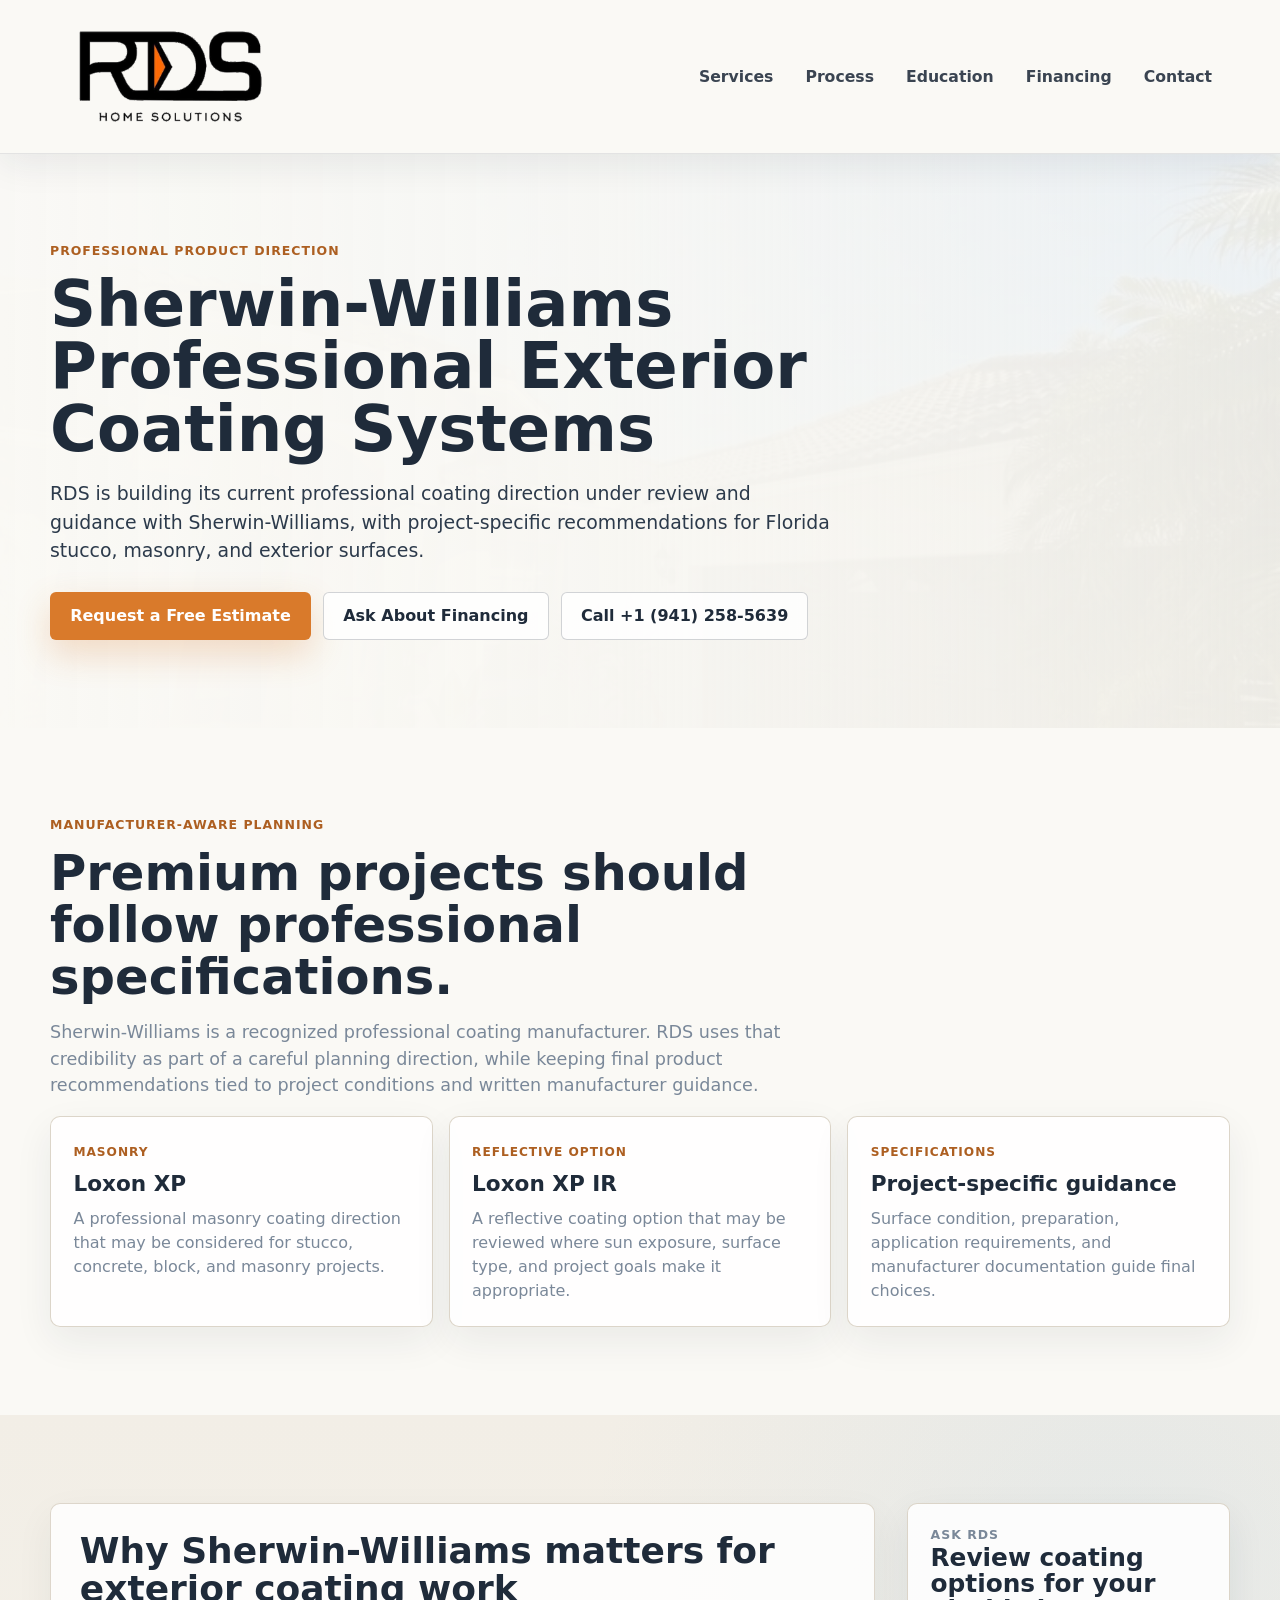
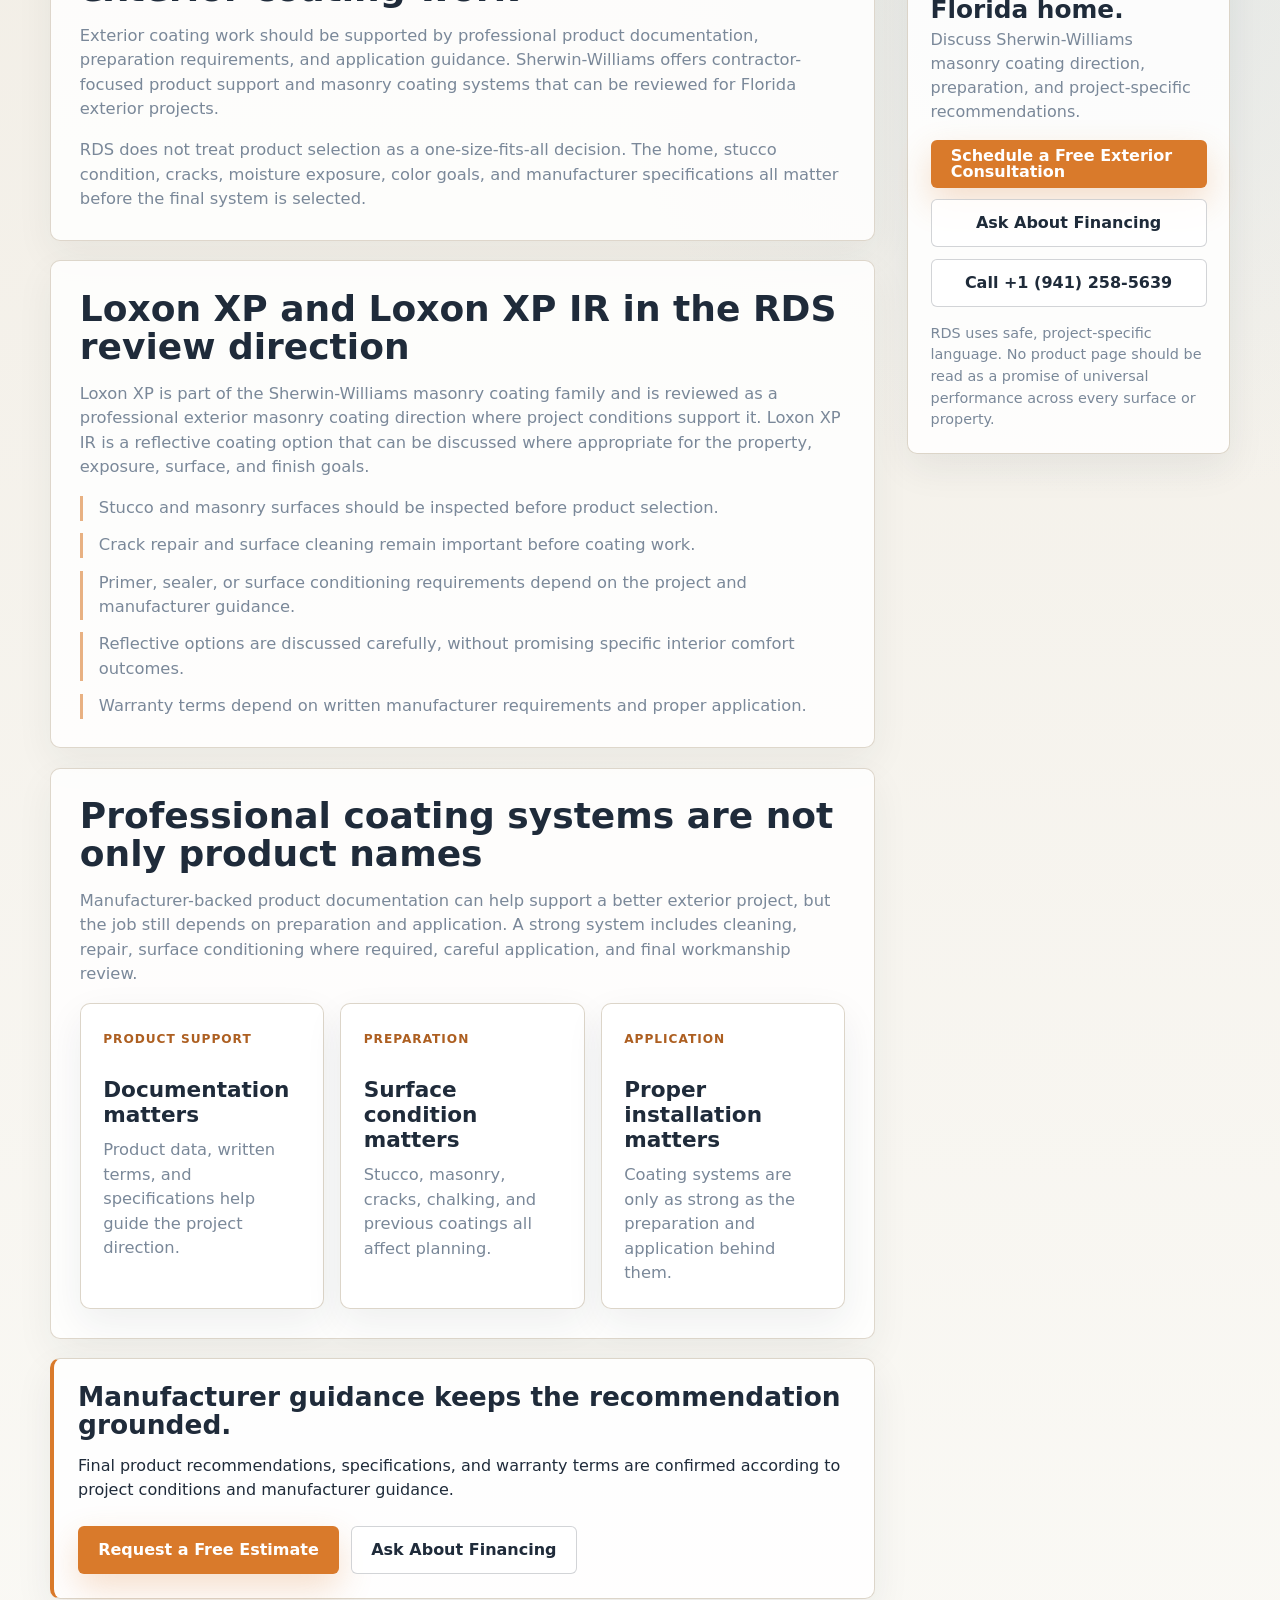
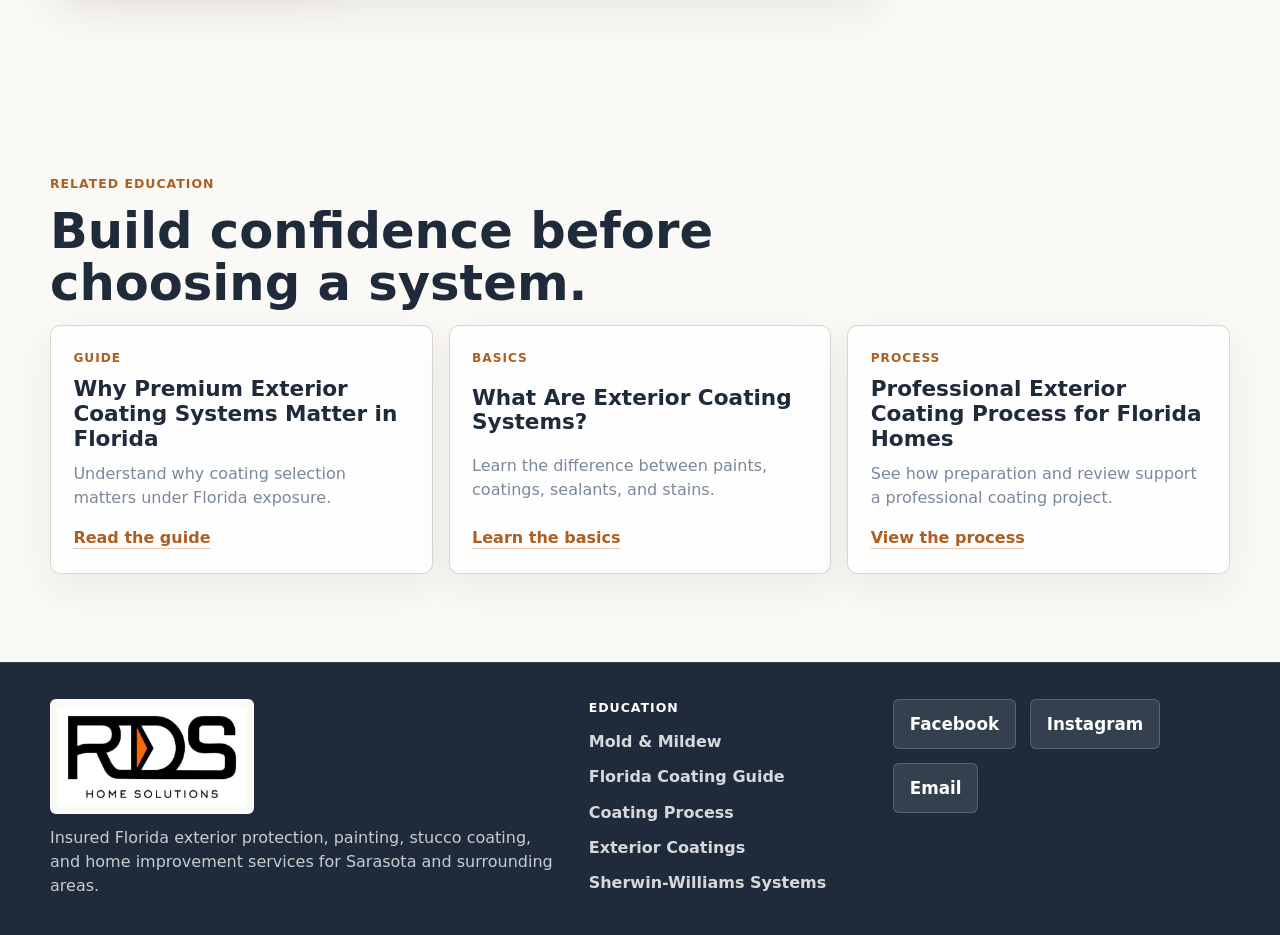
==== sherwin-williams-exterior-coating-systems.html @ 17bcb85c "Add Florida exterior education pages" ====
<!doctype html>
<html lang="en">
  <head>
    <meta charset="utf-8" />
    <meta name="viewport" content="width=device-width, initial-scale=1" />
    <title>Sherwin-Williams Professional Exterior Coating Systems | RDS Home Solutions</title>
    <meta
      name="description"
      content="Learn about RDS Home Solutions' professional exterior coating direction under review and guidance with Sherwin-Williams, including Loxon XP, Loxon XP IR, and masonry coating systems."
    />
    <meta property="og:title" content="Sherwin-Williams Professional Exterior Coating Systems" />
    <meta
      property="og:description"
      content="Manufacturer-aware exterior coating education for Florida stucco and masonry homes from RDS Home Solutions."
    />
    <meta property="og:type" content="article" />
    <meta property="og:image" content="assets/images/rds-google-marketing-cover.jpg" />
    <link rel="icon" href="assets/images/favicon.svg" type="image/svg+xml" />
    <link rel="stylesheet" href="styles.css" />
  </head>
  <body class="authority-page">
    <header class="site-header page-header" data-header>
      <a class="brand header-brand" href="index.html#top" aria-label="RDS Home Solutions home">
        <img src="assets/images/rds-logo-transparent.png" alt="RDS Home Solutions" />
      </a>
      <nav class="site-nav" id="primary-navigation" data-nav>
        <a href="index.html#services">Services</a>
        <a href="index.html#protection-system">Process</a>
        <a href="florida-exterior-coating-guide.html">Education</a>
        <a href="index.html#financing">Financing</a>
        <a href="index.html#contact">Contact</a>
      </nav>
      <button class="nav-toggle" type="button" aria-label="Toggle navigation" aria-controls="primary-navigation" aria-expanded="false">
        <span></span>
        <span></span>
        <span></span>
      </button>
    </header>

    <main>
      <section class="education-hero section-pad">
        <div class="section-heading">
          <p class="eyebrow">Professional Product Direction</p>
          <h1>Sherwin-Williams Professional Exterior Coating Systems</h1>
          <p>
            RDS is building its current professional coating direction under review and guidance with Sherwin-Williams,
            with project-specific recommendations for Florida stucco, masonry, and exterior surfaces.
          </p>
          <div class="hero-actions">
            <a class="button primary" href="index.html#contact">Request a Free Estimate</a>
            <a class="button secondary" href="index.html#financing">Ask About Financing</a>
            <a class="button secondary" href="tel:+19412585639">Call +1 (941) 258-5639</a>
          </div>
        </div>
      </section>

      <section class="authority-overview section-pad">
        <div class="section-heading">
          <p class="eyebrow">Manufacturer-Aware Planning</p>
          <h2>Premium projects should follow professional specifications.</h2>
          <p class="section-intro">
            Sherwin-Williams is a recognized professional coating manufacturer. RDS uses that credibility as part of a
            careful planning direction, while keeping final product recommendations tied to project conditions and written
            manufacturer guidance.
          </p>
        </div>
        <div class="education-card-grid">
          <article class="education-card">
            <span>Masonry</span>
            <h3>Loxon XP</h3>
            <p>A professional masonry coating direction that may be considered for stucco, concrete, block, and masonry projects.</p>
          </article>
          <article class="education-card">
            <span>Reflective Option</span>
            <h3>Loxon XP IR</h3>
            <p>A reflective coating option that may be reviewed where sun exposure, surface type, and project goals make it appropriate.</p>
          </article>
          <article class="education-card">
            <span>Specifications</span>
            <h3>Project-specific guidance</h3>
            <p>Surface condition, preparation, application requirements, and manufacturer documentation guide final choices.</p>
          </article>
        </div>
      </section>

      <section class="article-section section-pad">
        <div class="article-layout">
          <article class="article-content">
            <div class="article-block">
              <h2>Why Sherwin-Williams matters for exterior coating work</h2>
              <p>
                Exterior coating work should be supported by professional product documentation, preparation requirements,
                and application guidance. Sherwin-Williams offers contractor-focused product support and masonry coating
                systems that can be reviewed for Florida exterior projects.
              </p>
              <p>
                RDS does not treat product selection as a one-size-fits-all decision. The home, stucco condition, cracks,
                moisture exposure, color goals, and manufacturer specifications all matter before the final system is
                selected.
              </p>
            </div>

            <div class="article-block">
              <h2>Loxon XP and Loxon XP IR in the RDS review direction</h2>
              <p>
                Loxon XP is part of the Sherwin-Williams masonry coating family and is reviewed as a professional exterior
                masonry coating direction where project conditions support it. Loxon XP IR is a reflective coating option
                that can be discussed where appropriate for the property, exposure, surface, and finish goals.
              </p>
              <ul class="article-list">
                <li>Stucco and masonry surfaces should be inspected before product selection.</li>
                <li>Crack repair and surface cleaning remain important before coating work.</li>
                <li>Primer, sealer, or surface conditioning requirements depend on the project and manufacturer guidance.</li>
                <li>Reflective options are discussed carefully, without promising specific interior comfort outcomes.</li>
                <li>Warranty terms depend on written manufacturer requirements and proper application.</li>
              </ul>
            </div>

            <div class="article-block">
              <h2>Professional coating systems are not only product names</h2>
              <p>
                Manufacturer-backed product documentation can help support a better exterior project, but the job still
                depends on preparation and application. A strong system includes cleaning, repair, surface conditioning
                where required, careful application, and final workmanship review.
              </p>
              <div class="comparison-grid">
                <article class="definition-card">
                  <span>Product Support</span>
                  <h3>Documentation matters</h3>
                  <p>Product data, written terms, and specifications help guide the project direction.</p>
                </article>
                <article class="definition-card">
                  <span>Preparation</span>
                  <h3>Surface condition matters</h3>
                  <p>Stucco, masonry, cracks, chalking, and previous coatings all affect planning.</p>
                </article>
                <article class="definition-card">
                  <span>Application</span>
                  <h3>Proper installation matters</h3>
                  <p>Coating systems are only as strong as the preparation and application behind them.</p>
                </article>
              </div>
            </div>

            <div class="article-callout">
              <h2>Manufacturer guidance keeps the recommendation grounded.</h2>
              <p>
                Final product recommendations, specifications, and warranty terms are confirmed according to project
                conditions and manufacturer guidance.
              </p>
              <div class="section-cta-row">
                <a class="button primary" href="index.html#contact">Request a Free Estimate</a>
                <a class="button secondary" href="index.html#financing">Ask About Financing</a>
              </div>
            </div>
          </article>

          <aside class="article-aside" aria-label="Estimate and manufacturer guidance">
            <div>
              <p class="eyebrow">Ask RDS</p>
              <h2>Review coating options for your Florida home.</h2>
              <p>Discuss Sherwin-Williams masonry coating direction, preparation, and project-specific recommendations.</p>
            </div>
            <div class="aside-actions">
              <a class="button primary" href="index.html#contact">Schedule a Free Exterior Consultation</a>
              <a class="button secondary" href="index.html#financing">Ask About Financing</a>
              <a class="button secondary" href="tel:+19412585639">Call +1 (941) 258-5639</a>
            </div>
            <p class="authority-note">
              RDS uses safe, project-specific language. No product page should be read as a promise of universal
              performance across every surface or property.
            </p>
          </aside>
        </div>
      </section>

      <section class="related-section section-pad">
        <div class="section-heading">
          <p class="eyebrow">Related Education</p>
          <h2>Build confidence before choosing a system.</h2>
        </div>
        <div class="related-grid">
          <article class="related-card">
            <span>Guide</span>
            <h3>Why Premium Exterior Coating Systems Matter in Florida</h3>
            <p>Understand why coating selection matters under Florida exposure.</p>
            <a href="florida-exterior-coating-guide.html">Read the guide</a>
          </article>
          <article class="related-card">
            <span>Basics</span>
            <h3>What Are Exterior Coating Systems?</h3>
            <p>Learn the difference between paints, coatings, sealants, and stains.</p>
            <a href="what-are-exterior-coatings.html">Learn the basics</a>
          </article>
          <article class="related-card">
            <span>Process</span>
            <h3>Professional Exterior Coating Process for Florida Homes</h3>
            <p>See how preparation and review support a professional coating project.</p>
            <a href="professional-exterior-coating-process.html">View the process</a>
          </article>
        </div>
      </section>
    </main>

    <footer class="site-footer">
      <div>
        <a class="brand footer-brand" href="index.html#top">
          <img src="assets/images/rds-logo.png" alt="RDS Home Solutions" />
        </a>
        <p>
          Insured Florida exterior protection, painting, stucco coating, and home improvement services for Sarasota and
          surrounding areas.
        </p>
      </div>
      <div class="footer-resources">
        <p>Education</p>
        <a href="mold-mildew-exterior-walls-florida.html">Mold &amp; Mildew</a>
        <a href="florida-exterior-coating-guide.html">Florida Coating Guide</a>
        <a href="professional-exterior-coating-process.html">Coating Process</a>
        <a href="what-are-exterior-coatings.html">Exterior Coatings</a>
        <a href="sherwin-williams-exterior-coating-systems.html">Sherwin-Williams Systems</a>
      </div>
      <div class="footer-links">
        <a href="https://www.facebook.com/RSDRomesolutions">Facebook</a>
        <a href="https://www.instagram.com/rds.home.solutions/">Instagram</a>
        <a href="mailto:rdshomesolutions11@gmail.com">Email</a>
      </div>
    </footer>
    <script src="script.js"></script>
  </body>
</html>
---- styles.css ----
:root {
  --ink: #1f2b3a;
  --navy: #1f2b3a;
  --navy-soft: #2c3a4b;
  --paper: #faf9f5;
  --ivory: #f2eee6;
  --white: #ffffff;
  --muted: #7a8899;
  --line: #ddd6cb;
  --line-strong: #cabfad;
  --orange: #d97a2b;
  --orange-dark: #ad5f21;
  --gold: #c49a4a;
  --shadow: 0 20px 60px rgba(31, 43, 58, 0.12);
  --soft-shadow: 0 14px 34px rgba(31, 43, 58, 0.09);
}

* {
  box-sizing: border-box;
}

html {
  scroll-behavior: smooth;
  scroll-padding-top: 92px;
}

body {
  margin: 0;
  overflow-x: hidden;
  color: var(--ink);
  background: var(--paper);
  font-family:
    Inter, ui-sans-serif, system-ui, -apple-system, BlinkMacSystemFont, "Segoe UI", sans-serif;
  line-height: 1.5;
}

img {
  display: block;
  max-width: 100%;
}

a {
  color: inherit;
  text-decoration: none;
  overflow-wrap: anywhere;
}

h1,
h2,
h3 {
  overflow-wrap: break-word;
}

p,
span {
  overflow-wrap: break-word;
}

h1,
h2,
h3,
p {
  margin-top: 0;
}

h1 {
  max-width: 800px;
  margin-bottom: 1.15rem;
  color: var(--navy);
  font-size: 4.35rem;
  line-height: 0.98;
  letter-spacing: 0;
}

h2 {
  margin-bottom: 1rem;
  color: var(--navy);
  font-size: 3.1rem;
  line-height: 1.05;
  letter-spacing: 0;
}

h3 {
  margin-bottom: 0.65rem;
  color: var(--navy);
  font-size: 1.35rem;
  line-height: 1.15;
  letter-spacing: 0;
}

.hero-shell {
  position: relative;
  overflow: hidden;
  color: var(--ink);
  background: var(--paper);
  isolation: isolate;
}

.hero-shell::before {
  position: absolute;
  inset: 0;
  z-index: -3;
  content: "";
  background-image: url("assets/images/service-galleries/01-exterior-painting/white-black-roof-exterior-after.webp");
  background-position: center center;
  background-size: cover;
  filter: saturate(0.96) contrast(0.96) brightness(1.07);
  transform: scale(1.01);
}

.hero-shell::after {
  position: absolute;
  inset: 0;
  z-index: -2;
  content: "";
  background:
    linear-gradient(180deg, rgba(250, 249, 245, 0.96) 0%, rgba(250, 249, 245, 0.76) 18%, rgba(250, 249, 245, 0.18) 62%, rgba(250, 249, 245, 0.92) 100%),
    linear-gradient(90deg, rgba(250, 249, 245, 0.96) 0%, rgba(250, 249, 245, 0.9) 42%, rgba(250, 249, 245, 0.34) 75%, rgba(250, 249, 245, 0.14) 100%);
  pointer-events: none;
}

.site-header {
  position: relative;
  z-index: 20;
  display: grid;
  grid-template-columns: auto 1fr;
  align-items: center;
  gap: 2rem;
  min-height: 96px;
  padding: 1.1rem 1.25rem;
  color: var(--navy);
  background: rgba(250, 249, 245, 0.9);
  border-bottom: 1px solid rgba(31, 43, 58, 0.1);
  box-shadow: 0 10px 34px rgba(31, 43, 58, 0.08);
  backdrop-filter: blur(14px);
}

.brand {
  display: inline-flex;
  width: max-content;
  align-items: center;
}

.brand img {
  width: 170px;
  height: auto;
}

.header-brand {
  padding: 0.3rem 0;
}

.header-brand img {
  width: 205px;
}

.site-nav {
  display: flex;
  justify-content: flex-end;
  gap: 2rem;
  color: var(--navy);
  font-size: 0.98rem;
  font-weight: 850;
  line-height: 1;
}

.site-nav a {
  opacity: 0.88;
}

.site-nav a:hover,
.site-nav a:focus-visible {
  color: var(--orange-dark);
  opacity: 1;
}

.nav-toggle {
  display: none;
  width: 44px;
  height: 44px;
  align-content: center;
  justify-content: center;
  gap: 5px;
  padding: 0;
  background: var(--white);
  border: 1px solid var(--line);
  border-radius: 6px;
  box-shadow: var(--soft-shadow);
  cursor: pointer;
}

.nav-toggle span {
  display: block;
  width: 20px;
  height: 2px;
  background: var(--navy);
  border-radius: 99px;
}

.button {
  display: inline-flex;
  min-height: 48px;
  align-items: center;
  justify-content: center;
  padding: 0 1.2rem;
  color: var(--navy);
  background: var(--white);
  border: 1px solid transparent;
  border-radius: 6px;
  font-weight: 850;
  line-height: 1;
  cursor: pointer;
  transition:
    background-color 160ms ease,
    border-color 160ms ease,
    color 160ms ease,
    transform 160ms ease;
}

.button:hover,
.button:focus-visible {
  transform: translateY(-1px);
}

.button.primary {
  color: var(--white);
  background: var(--orange);
  box-shadow: 0 14px 34px rgba(217, 122, 43, 0.24);
}

.button.primary:hover,
.button.primary:focus-visible {
  background: var(--orange-dark);
}

.button.secondary {
  color: var(--navy);
  background: rgba(255, 255, 255, 0.82);
  border-color: rgba(31, 43, 58, 0.2);
}

.button.secondary:hover,
.button.secondary:focus-visible {
  color: var(--white);
  background: var(--navy);
  border-color: var(--navy);
}

.section-cta-row {
  display: flex;
  flex-wrap: wrap;
  gap: 0.75rem;
  margin-top: 1.45rem;
}

.hero {
  position: relative;
  display: grid;
  min-height: min(680px, 72svh);
}

.hero-content {
  width: min(790px, 100%);
  min-width: 0;
  align-self: center;
  padding: 5rem 1.25rem 5.8rem;
}

.eyebrow {
  margin: 0 0 0.75rem;
  color: var(--orange-dark);
  font-size: 0.78rem;
  font-weight: 900;
  letter-spacing: 0.08em;
  text-transform: uppercase;
}

.hero-content p:not(.eyebrow) {
  max-width: 690px;
  margin-bottom: 0;
  color: var(--navy-soft);
  font-size: 1.2rem;
}

.hero-actions {
  display: flex;
  flex-wrap: wrap;
  gap: 0.75rem;
  margin-top: 1.75rem;
}

.hero-phone-group {
  display: flex;
  flex-wrap: wrap;
  gap: 0.65rem 1rem;
  margin-top: 1.05rem;
}

.hero-phone {
  display: inline-flex;
  color: var(--navy);
  font-size: 1.08rem;
  font-weight: 900;
  text-decoration: underline;
  text-decoration-color: rgba(217, 122, 43, 0.66);
  text-underline-offset: 5px;
}

.service-area-line {
  margin: 1.2rem 0 0;
  color: var(--navy);
  font-size: 1rem;
  font-weight: 850;
  line-height: 1.55;
}

.hero-area {
  max-width: 730px;
  color: rgba(31, 43, 58, 0.82);
  font-size: 0.95rem;
}

.hero-content .hero-area {
  margin-top: 1.2rem;
  color: rgba(31, 43, 58, 0.82);
  font-size: 0.95rem;
}

.trust-row,
.contact-links,
.footer-links {
  display: flex;
  flex-wrap: wrap;
  gap: 0.75rem;
}

.trust-row {
  margin-top: 1.6rem;
}

.trust-row span {
  padding: 0.5rem 0.75rem;
  color: var(--navy);
  background: rgba(255, 255, 255, 0.78);
  border: 1px solid rgba(31, 43, 58, 0.12);
  border-radius: 6px;
  box-shadow: 0 8px 24px rgba(31, 43, 58, 0.08);
  font-size: 0.82rem;
  font-weight: 850;
}

.section-pad {
  padding: 5.5rem 1.25rem;
}

.section-heading {
  max-width: 850px;
  min-width: 0;
}

.section-intro {
  max-width: 770px;
  color: var(--muted);
  font-size: 1.1rem;
}

.anchor-target {
  position: relative;
  top: -96px;
  display: block;
  visibility: hidden;
}

.intro {
  display: grid;
  grid-template-columns: minmax(0, 0.88fr) minmax(320px, 0.9fr);
  gap: 4.5rem;
  align-items: start;
  background: var(--paper);
}

.intro-copy > p,
.feature p,
.about-copy p,
.contact-panel p {
  color: var(--muted);
  font-size: 1.1rem;
}

.intro-copy,
.feature > *,
.about > *,
.contact-panel > *,
.offer-panel > *,
.solution-card,
.process-step,
.showcase-card,
.service-summary,
.job-copy {
  min-width: 0;
}

.problem-grid {
  display: grid;
  grid-template-columns: repeat(2, minmax(0, 1fr));
  gap: 0.85rem;
  margin-top: 1.6rem;
}

.problem-grid article {
  min-height: 124px;
  padding: 1rem;
  background: var(--white);
  border: 1px solid var(--line);
  border-radius: 8px;
  box-shadow: var(--soft-shadow);
}

.problem-grid span {
  display: inline-flex;
  margin-bottom: 0.55rem;
  color: var(--orange-dark);
  font-size: 0.82rem;
  font-weight: 900;
  text-transform: uppercase;
}

.problem-grid p {
  margin: 0;
  color: var(--navy-soft);
  font-size: 0.96rem;
}

.financing {
  display: grid;
  grid-template-columns: minmax(0, 0.82fr) minmax(320px, 0.72fr);
  gap: 4.5rem;
  align-items: center;
  background: var(--ivory);
}

.financing-panel {
  display: grid;
  gap: 1.2rem;
  justify-items: start;
  padding: 1.8rem;
  background:
    linear-gradient(135deg, rgba(217, 122, 43, 0.08), transparent 42%),
    rgba(255, 255, 255, 0.9);
  border: 1px solid rgba(202, 191, 173, 0.74);
  border-left: 4px solid var(--orange);
  border-radius: 10px;
  box-shadow: 0 16px 44px rgba(31, 43, 58, 0.08);
}

.financing-panel p {
  margin: 0;
  color: var(--muted);
  font-size: 1.04rem;
}

.financing-points {
  display: flex;
  flex-wrap: wrap;
  gap: 0.55rem;
}

.financing-points a {
  display: inline-flex;
  min-height: 38px;
  align-items: center;
  justify-content: center;
  padding: 0.45rem 0.65rem;
  color: var(--navy);
  background: var(--paper);
  border: 1px solid var(--line);
  border-radius: 6px;
  font-size: 0.82rem;
  font-weight: 850;
  transition:
    background-color 160ms ease,
    border-color 160ms ease,
    color 160ms ease,
    transform 160ms ease;
}

.financing-points a:hover,
.financing-points a:focus-visible {
  color: var(--white);
  background: var(--navy);
  border-color: var(--navy);
  transform: translateY(-1px);
}

.offer {
  background:
    linear-gradient(135deg, rgba(181, 210, 232, 0.22), transparent 34%),
    var(--paper);
}

.offer-panel {
  display: grid;
  grid-template-columns: minmax(0, 0.92fr) auto;
  gap: 2rem;
  align-items: center;
  padding: 2.1rem;
  background: rgba(255, 255, 255, 0.78);
  border: 1px solid rgba(202, 191, 173, 0.66);
  border-radius: 10px;
  box-shadow: 0 18px 50px rgba(31, 43, 58, 0.08);
}

.offer-panel h2 {
  max-width: 790px;
  margin-bottom: 0.75rem;
  font-size: 2.45rem;
}

.offer-panel p:not(.eyebrow) {
  max-width: 700px;
  margin: 0;
  color: var(--muted);
  font-size: 1.06rem;
}

.offer-actions {
  display: grid;
  gap: 0.75rem;
  min-width: min(100%, 280px);
}

.protection-system {
  position: relative;
  overflow: hidden;
  color: var(--ink);
  background:
    radial-gradient(circle at 86% 10%, rgba(122, 136, 153, 0.18), transparent 30%),
    linear-gradient(180deg, #ffffff 0%, var(--paper) 52%, var(--ivory) 100%);
}

.protection-system::before {
  position: absolute;
  top: -120px;
  right: -80px;
  width: 420px;
  height: 420px;
  content: "";
  background: rgba(181, 210, 232, 0.26);
  border-radius: 50%;
  filter: blur(18px);
  pointer-events: none;
}

.protection-system > * {
  position: relative;
  z-index: 1;
}

.protection-system h2,
.protection-system h3 {
  color: var(--navy);
}

.protection-system .section-intro {
  color: var(--muted);
}

.flagship-grid,
.secondary-grid,
.process-grid,
.project-showcase {
  display: grid;
  grid-template-columns: repeat(3, minmax(0, 1fr));
  gap: 1rem;
}

.process-grid {
  margin-top: 2.2rem;
  overflow: hidden;
  background: rgba(255, 255, 255, 0.56);
  border: 1px solid rgba(202, 191, 173, 0.58);
  border-radius: 10px;
  box-shadow: 0 14px 38px rgba(31, 43, 58, 0.06);
}

.process-step {
  min-height: 188px;
  padding: 1.35rem;
  background: transparent;
  border-left: 1px solid rgba(202, 191, 173, 0.58);
}

.process-step:first-child {
  border-left: 0;
}

.process-step span {
  display: inline-flex;
  width: 2.5rem;
  height: 2.5rem;
  align-items: center;
  justify-content: center;
  margin-bottom: 1.1rem;
  color: var(--white);
  background: var(--orange);
  border-radius: 50%;
  font-size: 0.78rem;
  font-weight: 900;
}

.process-step p {
  margin: 0;
  color: var(--muted);
  font-size: 0.95rem;
}

.warranty-note {
  max-width: 900px;
  margin: 1.7rem 0 0;
  padding: 1.1rem 1.2rem;
  color: var(--muted);
  background: rgba(255, 255, 255, 0.62);
  border: 1px solid rgba(202, 191, 173, 0.58);
  border-left: 3px solid var(--orange);
  border-radius: 8px;
  font-size: 0.98rem;
}

.services {
  background: var(--paper);
}

.flagship-grid {
  margin-top: 2.35rem;
}

.solution-card {
  position: relative;
  display: grid;
  min-height: 236px;
  align-content: start;
  padding: 1.65rem;
  overflow: hidden;
  background: rgba(255, 255, 255, 0.88);
  border: 1px solid rgba(202, 191, 173, 0.64);
  border-radius: 8px;
  box-shadow: 0 14px 38px rgba(31, 43, 58, 0.07);
}

.solution-card::before {
  position: absolute;
  inset: 0 auto 0 0;
  width: 3px;
  content: "";
  background: var(--orange);
}

.solution-card h3 {
  margin-bottom: 0.75rem;
  font-size: 1.45rem;
}

.solution-card p {
  margin: 0;
  color: var(--muted);
  font-size: 0.98rem;
}

.card-kicker {
  display: inline-flex;
  width: 2.6rem;
  height: 2.6rem;
  align-items: center;
  justify-content: center;
  margin-bottom: 1.1rem;
  color: var(--white);
  background: var(--navy);
  border-radius: 6px;
  font-size: 0.78rem;
  font-weight: 900;
}

.flagship-card:first-child {
  background:
    linear-gradient(135deg, rgba(217, 122, 43, 0.08), transparent 42%),
    var(--white);
  border-color: var(--line-strong);
}

.secondary-services {
  margin-top: 4.75rem;
}

.compact-heading h2 {
  font-size: 2.55rem;
}

.secondary-grid {
  margin-top: 1.75rem;
}

.secondary-card {
  min-height: 188px;
  background: rgba(255, 255, 255, 0.7);
  box-shadow: none;
}

.secondary-card h3 {
  font-size: 1.25rem;
}

.project-showcase {
  margin-top: 4.5rem;
}

.showcase-card {
  display: grid;
  grid-template-rows: auto 1fr;
  overflow: hidden;
  background: rgba(255, 255, 255, 0.88);
  border: 1px solid rgba(202, 191, 173, 0.66);
  border-radius: 8px;
  box-shadow: 0 18px 50px rgba(31, 43, 58, 0.09);
}

.showcase-card img {
  width: 100%;
  aspect-ratio: 16 / 11;
  object-fit: cover;
  background: var(--ivory);
}

.showcase-card div {
  padding: 1.25rem;
}

.showcase-label {
  margin: 0 0 0.45rem;
  color: var(--orange-dark);
  font-size: 0.76rem;
  font-weight: 900;
  letter-spacing: 0.08em;
  text-transform: uppercase;
}

.showcase-card h3 {
  margin-bottom: 0.55rem;
  font-size: 1.28rem;
}

.showcase-card p:last-child {
  margin: 0;
  color: var(--muted);
  font-size: 0.98rem;
}

.tile-link {
  display: inline-flex;
  min-height: 42px;
  align-items: center;
  justify-content: center;
  margin-top: 1.1rem;
  padding: 0 0.9rem;
  color: var(--navy);
  background: var(--paper);
  border: 1px solid var(--line);
  border-radius: 6px;
  font-size: 0.86rem;
  font-weight: 900;
}

.tile-link:hover,
.tile-link:focus-visible {
  color: var(--white);
  background: var(--navy);
  border-color: var(--navy);
}

.project-gallery-heading {
  max-width: 850px;
  margin-top: 4.5rem;
}

.project-gallery-heading h2 {
  font-size: 2.55rem;
}

.education-hero {
  position: relative;
  overflow: hidden;
  background:
    linear-gradient(90deg, rgba(250, 249, 245, 0.98), rgba(250, 249, 245, 0.9) 48%, rgba(250, 249, 245, 0.58)),
    linear-gradient(180deg, rgba(250, 249, 245, 0.82), rgba(242, 238, 230, 0.9)),
    url("assets/images/service-galleries/01-exterior-painting/white-black-roof-exterior-after.webp");
  background-position: center;
  background-size: cover;
}

.education-hero .section-heading {
  max-width: 920px;
}

.education-hero h1 {
  font-size: 4rem;
}

.education-hero p:not(.eyebrow) {
  max-width: 780px;
  color: var(--navy-soft);
  font-size: 1.18rem;
}

.authority-overview {
  background: var(--paper);
}

.education-card-grid,
.related-grid,
.comparison-grid {
  display: grid;
  grid-template-columns: repeat(3, minmax(0, 1fr));
  gap: 1rem;
}

.education-card,
.related-card,
.article-callout,
.article-aside,
.definition-card {
  min-width: 0;
  background: rgba(255, 255, 255, 0.86);
  border: 1px solid rgba(202, 191, 173, 0.66);
  border-radius: 10px;
  box-shadow: 0 14px 38px rgba(31, 43, 58, 0.07);
}

.education-card,
.related-card,
.definition-card {
  padding: 1.4rem;
}

.education-card span,
.related-card span,
.definition-card span {
  display: inline-flex;
  margin-bottom: 0.65rem;
  color: var(--orange-dark);
  font-size: 0.76rem;
  font-weight: 900;
  letter-spacing: 0.08em;
  text-transform: uppercase;
}

.education-card p,
.related-card p,
.definition-card p {
  margin: 0;
  color: var(--muted);
}

.article-section {
  background:
    radial-gradient(circle at 88% 8%, rgba(181, 210, 232, 0.22), transparent 26%),
    linear-gradient(180deg, var(--ivory), var(--paper));
}

.article-layout {
  display: grid;
  grid-template-columns: minmax(0, 0.92fr) minmax(300px, 0.36fr);
  gap: 2rem;
  align-items: start;
}

.article-content {
  display: grid;
  gap: 1.2rem;
  min-width: 0;
}

.article-block {
  padding: 1.8rem;
  background: rgba(255, 255, 255, 0.82);
  border: 1px solid rgba(202, 191, 173, 0.62);
  border-radius: 10px;
  box-shadow: 0 14px 38px rgba(31, 43, 58, 0.06);
}

.article-block h2 {
  font-size: 2.25rem;
}

.article-block h3 {
  margin-top: 1.2rem;
}

.article-block p,
.article-block li {
  color: var(--muted);
  font-size: 1.02rem;
}

.article-block p:last-child,
.article-block ul:last-child,
.article-block ol:last-child {
  margin-bottom: 0;
}

.article-list,
.process-list,
.definition-list {
  display: grid;
  gap: 0.8rem;
  margin: 1rem 0 0;
  padding: 0;
  list-style: none;
}

.article-list li,
.definition-list li {
  padding-left: 1rem;
  border-left: 3px solid rgba(217, 122, 43, 0.58);
}

.process-list {
  counter-reset: process;
}

.process-list li {
  position: relative;
  min-height: 92px;
  padding: 1rem 1rem 1rem 4.4rem;
  background: rgba(250, 249, 245, 0.82);
  border: 1px solid rgba(202, 191, 173, 0.58);
  border-radius: 8px;
}

.process-list li::before {
  position: absolute;
  top: 1rem;
  left: 1rem;
  display: inline-flex;
  width: 2.4rem;
  height: 2.4rem;
  align-items: center;
  justify-content: center;
  counter-increment: process;
  content: counter(process, decimal-leading-zero);
  color: var(--white);
  background: var(--orange);
  border-radius: 50%;
  font-size: 0.78rem;
  font-weight: 900;
}

.article-callout {
  padding: 1.5rem;
  border-left: 4px solid var(--orange);
}

.article-callout h2,
.article-callout h3 {
  font-size: 1.65rem;
}

.article-aside {
  position: sticky;
  top: 112px;
  display: grid;
  gap: 1rem;
  padding: 1.4rem;
}

.article-aside h2,
.article-aside h3 {
  margin-bottom: 0.35rem;
  font-size: 1.55rem;
}

.article-aside p {
  margin: 0;
  color: var(--muted);
}

.aside-actions {
  display: grid;
  gap: 0.7rem;
}

.authority-note {
  color: var(--muted);
  font-size: 0.9rem;
}

.related-section {
  background: var(--paper);
}

.related-card {
  display: grid;
  align-content: space-between;
  min-height: 210px;
}

.related-card a {
  display: inline-flex;
  width: fit-content;
  margin-top: 1rem;
  color: var(--orange-dark);
  font-weight: 900;
  text-decoration: underline;
  text-decoration-color: rgba(217, 122, 43, 0.42);
  text-underline-offset: 5px;
}

.footer-resources {
  display: grid;
  gap: 0.55rem;
  min-width: min(100%, 280px);
}

.footer-resources p {
  margin: 0;
  color: var(--white);
  font-size: 0.78rem;
  font-weight: 900;
  letter-spacing: 0.08em;
  text-transform: uppercase;
}

.footer-resources a {
  color: rgba(255, 255, 255, 0.82);
  font-weight: 750;
}

.footer-resources a:hover,
.footer-resources a:focus-visible {
  color: var(--white);
}

.category-layer {
  display: grid;
  gap: 1rem;
  margin-top: 2rem;
}

.category-tabs {
  display: grid;
  grid-template-columns: repeat(6, minmax(0, 1fr));
  gap: 0.55rem;
  overflow-x: visible;
  padding: 0 0 0.4rem;
  scrollbar-width: thin;
}

.category-tab {
  min-height: 46px;
  width: 100%;
  padding: 0.78rem 0.95rem;
  color: var(--navy);
  background: rgba(255, 255, 255, 0.72);
  border: 1px solid rgba(202, 191, 173, 0.72);
  border-radius: 8px;
  box-shadow: 0 10px 28px rgba(31, 43, 58, 0.05);
  font: inherit;
  font-size: 0.86rem;
  font-weight: 900;
  line-height: 1.15;
  text-align: left;
  cursor: pointer;
  transition:
    background-color 160ms ease,
    border-color 160ms ease,
    color 160ms ease,
    transform 160ms ease;
}

.category-tab:hover,
.category-tab:focus-visible {
  border-color: var(--orange);
  transform: translateY(-1px);
}

.category-tab.is-active {
  color: var(--white);
  background: var(--navy);
  border-color: var(--navy);
  box-shadow: 0 16px 38px rgba(31, 43, 58, 0.14);
}

.category-panel {
  display: grid;
  grid-template-columns: minmax(0, 1.12fr) minmax(320px, 0.72fr);
  overflow: hidden;
  background:
    linear-gradient(135deg, rgba(217, 122, 43, 0.08), transparent 42%),
    rgba(255, 255, 255, 0.9);
  border: 1px solid rgba(202, 191, 173, 0.68);
  border-radius: 10px;
  box-shadow: 0 20px 54px rgba(31, 43, 58, 0.1);
}

.category-panel img {
  width: 100%;
  height: 100%;
  min-height: 360px;
  object-fit: cover;
  background: var(--ivory);
}

.category-panel-copy {
  display: grid;
  align-content: center;
  min-height: 360px;
  padding: 2rem;
}

.category-panel-copy h3 {
  margin-bottom: 0.7rem;
  font-size: 1.85rem;
}

.category-panel-copy p:last-of-type {
  margin: 0;
  color: var(--muted);
  font-size: 1rem;
}

.service-accordion {
  display: grid;
  gap: 1rem;
  margin-top: 1.75rem;
}

.service-card {
  position: relative;
  overflow: hidden;
  color: var(--ink);
  background: var(--white);
  border: 1px solid var(--line);
  border-radius: 8px;
  box-shadow: var(--soft-shadow);
}

.service-card::before,
.service-card::after {
  position: absolute;
  inset: 0;
  content: "";
  pointer-events: none;
}

.service-card::before {
  background-image: var(--service-image);
  background-position: center right;
  background-size: cover;
  opacity: 0.2;
  transform: scale(1.02);
}

.service-card::after {
  background:
    linear-gradient(90deg, rgba(255, 255, 255, 0.98), rgba(255, 255, 255, 0.94) 46%, rgba(255, 255, 255, 0.66) 100%),
    linear-gradient(135deg, rgba(217, 122, 43, 0.08), transparent 38%);
}

.service-card[open] {
  border-color: var(--line-strong);
}

.service-card summary {
  position: relative;
  z-index: 1;
  display: grid;
  grid-template-columns: minmax(0, 1fr) auto;
  gap: 1.5rem;
  align-items: center;
  min-height: 148px;
  padding: 1.55rem;
  list-style: none;
  cursor: pointer;
}

.service-card summary::-webkit-details-marker {
  display: none;
}

.service-summary {
  display: grid;
  max-width: 720px;
  gap: 0.45rem;
}

.service-number {
  display: none;
}

.service-title {
  color: var(--navy);
  font-size: 2rem;
  font-weight: 900;
  line-height: 1.05;
}

.service-description {
  max-width: 650px;
  color: var(--muted);
  font-size: 1rem;
}

.service-action {
  justify-self: end;
  min-width: 158px;
  padding: 0.7rem 0.9rem;
  color: var(--white);
  background: var(--orange);
  border: 1px solid rgba(217, 122, 43, 0.28);
  border-radius: 6px;
  box-shadow: 0 12px 28px rgba(217, 122, 43, 0.18);
  font-size: 0.82rem;
  font-weight: 900;
  text-align: center;
}

.service-card[open] .service-action {
  background: var(--navy);
}

.service-gallery {
  position: relative;
  z-index: 1;
  padding: 0 1.55rem 1.55rem;
  background: var(--ivory);
  border-top: 1px solid var(--line);
}

.job-group {
  display: grid;
  gap: 1.1rem;
  padding: 1.6rem 0;
  border-top: 1px solid rgba(31, 43, 58, 0.12);
}

.job-group:first-child {
  padding-top: 1.6rem;
  border-top: 0;
}

.job-copy {
  max-width: 820px;
}

.job-copy h4 {
  margin: 0 0 0.35rem;
  color: var(--navy);
  font-size: 1.7rem;
  line-height: 1.08;
}

.job-copy p {
  margin: 0;
  color: var(--muted);
  font-size: 1rem;
}

.job-photos {
  display: grid;
  grid-template-columns: repeat(3, minmax(0, 1fr));
  gap: 0.85rem;
}

.job-photos figure {
  margin: 0;
  overflow: hidden;
  background: var(--white);
  border: 1px solid var(--line);
  border-radius: 8px;
  box-shadow: 0 8px 24px rgba(31, 43, 58, 0.08);
}

.job-photos img {
  width: 100%;
  aspect-ratio: 4 / 3;
  object-fit: cover;
  background: var(--ivory);
}

.job-photos figcaption {
  min-height: 82px;
  padding: 0.75rem;
  color: var(--muted);
  font-size: 0.9rem;
}

.job-photos figcaption strong {
  display: block;
  margin-bottom: 0.2rem;
  color: var(--orange-dark);
  font-size: 0.75rem;
  letter-spacing: 0.08em;
  text-transform: uppercase;
}

.feature {
  display: grid;
  grid-template-columns: minmax(0, 0.8fr) minmax(320px, 0.78fr);
  gap: 4.5rem;
  align-items: center;
  background:
    radial-gradient(circle at 86% 16%, rgba(181, 210, 232, 0.24), transparent 28%),
    var(--ivory);
  border-top: 1px solid rgba(202, 191, 173, 0.62);
  border-bottom: 1px solid rgba(202, 191, 173, 0.62);
}

.feature .service-area-line {
  color: var(--navy);
  font-size: 1.08rem;
}

.county-line {
  margin-top: 0.7rem;
}

.area-list {
  display: flex;
  flex-wrap: wrap;
  gap: 0.5rem;
  margin-top: 1.25rem;
}

.area-list span {
  padding: 0.4rem 0.6rem;
  color: var(--navy);
  background: rgba(255, 255, 255, 0.72);
  border: 1px solid var(--line);
  border-radius: 6px;
  font-size: 0.76rem;
  font-weight: 850;
}

.about {
  position: relative;
  display: grid;
  grid-template-columns: minmax(0, 0.82fr) minmax(320px, 0.75fr);
  gap: 4.5rem;
  align-items: start;
  overflow: hidden;
  background: var(--paper);
}

.about-copy {
  max-width: 850px;
}

.bio-grid {
  grid-column: 1 / -1;
  display: grid;
  grid-template-columns: repeat(2, minmax(0, 1fr));
  gap: 1rem;
}

.bio-grid-single {
  grid-template-columns: minmax(0, 0.74fr);
}

.bio-card {
  min-height: 100%;
  padding: 1.65rem;
  background:
    linear-gradient(135deg, rgba(217, 122, 43, 0.07), transparent 42%),
    var(--white);
  border: 1px solid var(--line);
  border-radius: 8px;
  box-shadow: var(--soft-shadow);
}

.bio-card h3 {
  margin-bottom: 0.65rem;
  font-size: 1.6rem;
}

.bio-card .role {
  margin-bottom: 0.5rem;
  color: var(--orange-dark);
  font-size: 0.76rem;
  font-weight: 900;
  letter-spacing: 0.06em;
  text-transform: uppercase;
}

.bio-card p:not(.role) {
  margin: 0;
  color: var(--muted);
  font-size: 1rem;
}

.contact {
  background:
    linear-gradient(180deg, var(--paper), var(--ivory));
}

.contact-panel {
  display: grid;
  grid-template-columns: minmax(0, 0.82fr) minmax(320px, 0.72fr);
  gap: 3.75rem;
  padding: 2.6rem;
  color: var(--ink);
  background: rgba(255, 255, 255, 0.9);
  border: 1px solid rgba(202, 191, 173, 0.66);
  border-top: 4px solid var(--orange);
  border-radius: 10px;
  box-shadow: 0 20px 60px rgba(31, 43, 58, 0.1);
}

.contact-panel p {
  color: var(--muted);
}

.contact-links {
  margin-top: 1.45rem;
}

.contact-links a {
  padding: 0.7rem 0.85rem;
  color: var(--navy);
  background: var(--paper);
  border: 1px solid var(--line);
  border-radius: 6px;
  font-weight: 850;
}

.contact-links a:hover,
.contact-links a:focus-visible {
  color: var(--white);
  background: var(--navy);
  border-color: var(--navy);
}

form {
  display: grid;
  gap: 0.9rem;
}

label {
  display: grid;
  gap: 0.45rem;
  color: var(--navy);
  font-size: 0.9rem;
  font-weight: 850;
}

input,
select,
textarea {
  width: 100%;
  min-height: 48px;
  padding: 0.75rem 0.8rem;
  color: var(--ink);
  background: var(--paper);
  border: 1px solid var(--line);
  border-radius: 6px;
  font: inherit;
}

input:focus,
select:focus,
textarea:focus {
  border-color: var(--orange);
  outline: 3px solid rgba(217, 122, 43, 0.18);
}

textarea {
  resize: vertical;
}

form .button {
  justify-self: start;
}

.hidden {
  display: none;
}

.site-footer {
  display: flex;
  justify-content: space-between;
  gap: 1.5rem;
  padding: 2.3rem 1.25rem;
  color: rgba(255, 255, 255, 0.76);
  background: var(--navy);
  border-top: 1px solid rgba(255, 255, 255, 0.11);
}

.footer-brand {
  margin-bottom: 0.75rem;
  padding: 0.45rem;
  background: var(--paper);
  border-radius: 6px;
}

.footer-brand img {
  width: 190px;
}

.site-footer p {
  max-width: 560px;
  margin: 0;
}

.footer-links {
  align-content: start;
  gap: 0.85rem;
}

.footer-links a {
  display: inline-flex;
  min-height: 50px;
  align-items: center;
  justify-content: center;
  padding: 0.85rem 1rem;
  color: var(--white);
  background: rgba(255, 255, 255, 0.1);
  border: 1px solid rgba(255, 255, 255, 0.18);
  border-radius: 6px;
  font-size: 1.05rem;
  font-weight: 850;
  line-height: 1;
}

.footer-links a:hover,
.footer-links a:focus-visible {
  color: var(--white);
  background: rgba(217, 122, 43, 0.32);
  border-color: rgba(217, 122, 43, 0.72);
}

@media (min-width: 900px) {
  .site-header {
    padding-right: 4.25rem;
    padding-left: 4.25rem;
  }

  .hero-content {
    padding-right: 4.25rem;
    padding-left: 4.25rem;
  }
}

@media (min-width: 1220px) {
  .section-pad {
    padding-right: calc((100% - 1180px) / 2);
    padding-left: calc((100% - 1180px) / 2);
  }

  .site-footer {
    padding-right: calc((100% - 1180px) / 2);
    padding-left: calc((100% - 1180px) / 2);
  }
}

@media (max-width: 980px) {
  h1 {
    font-size: 3.45rem;
  }

  h2 {
    font-size: 2.45rem;
  }

  .intro,
  .feature,
  .financing,
  .offer-panel,
  .article-layout,
  .about,
  .contact-panel {
    grid-template-columns: 1fr;
    gap: 2.25rem;
  }

  .flagship-grid,
  .secondary-grid,
  .process-grid,
  .project-showcase {
    grid-template-columns: repeat(2, minmax(0, 1fr));
  }

  .category-panel {
    grid-template-columns: 1fr;
  }

  .education-card-grid,
  .related-grid,
  .comparison-grid {
    grid-template-columns: repeat(2, minmax(0, 1fr));
  }

  .article-aside {
    position: static;
  }

  .category-tabs {
    grid-template-columns: repeat(3, minmax(0, 1fr));
  }

  .category-panel img,
  .category-panel-copy {
    min-height: auto;
  }

  .job-photos {
    grid-template-columns: repeat(2, minmax(0, 1fr));
  }

  .bio-grid {
    grid-template-columns: 1fr;
  }
}

@media (max-width: 820px) {
  .site-header {
    grid-template-columns: 1fr auto;
  }

  .header-brand img {
    width: 172px;
  }

  .site-nav {
    grid-column: 1 / -1;
    display: none;
    width: 100%;
    flex-wrap: wrap;
    justify-content: flex-start;
    gap: 0.85rem 1rem;
    padding: 0.35rem 0 0.25rem;
    font-size: 0.94rem;
  }

  .site-header.nav-open .site-nav {
    display: flex;
  }

  .nav-toggle {
    display: inline-grid;
  }
}

@media (max-width: 640px) {
  html {
    scroll-padding-top: 84px;
  }

  body * {
    min-width: 0;
  }

  .site-header {
    min-height: 84px;
    padding: 0.85rem 1rem;
  }

  .header-brand img {
    width: 154px;
  }

  .hero {
    min-height: min(620px, 74svh);
  }

  .hero-content {
    padding: 3.75rem 1rem 4.2rem;
  }

  h1 {
    font-size: 1.96rem;
    line-height: 1.04;
    overflow-wrap: break-word;
  }

  .education-hero h1 {
    font-size: 2.15rem;
  }

  h2,
  .compact-heading h2,
  .project-gallery-heading h2,
  .offer-panel h2 {
    font-size: 1.78rem;
  }

  .article-block h2 {
    font-size: 1.65rem;
  }

  h3 {
    font-size: 1.15rem;
  }

  .hero-content p:not(.eyebrow),
  .section-intro,
  .intro-copy > p,
  .feature p,
  .about-copy p,
  .contact-panel p {
    font-size: 0.96rem;
  }

  .eyebrow {
    font-size: 0.72rem;
    letter-spacing: 0.05em;
    line-height: 1.35;
  }

  .hero-actions {
    display: grid;
  }

  .button {
    width: 100%;
  }

  .trust-row {
    gap: 0.5rem;
  }

  .trust-row span {
    font-size: 0.76rem;
  }

  .section-pad {
    padding: 4.15rem 1rem;
  }

  .hero-content,
  .section-heading,
  .intro-copy,
  .financing-panel,
  .offer-panel,
  .process-grid,
  .category-layer,
  .contact-panel {
    width: 100%;
    max-width: 100%;
  }

  .hero-content .hero-area,
  .service-area-line {
    font-size: 0.86rem;
    line-height: 1.5;
  }

  .problem-grid,
  .flagship-grid,
  .secondary-grid,
  .process-grid,
  .project-showcase,
  .education-card-grid,
  .related-grid,
  .comparison-grid,
  .job-photos {
    grid-template-columns: 1fr;
  }

  .article-block,
  .article-callout,
  .article-aside {
    padding: 1.25rem;
  }

  .process-list li {
    padding: 4rem 1rem 1rem;
  }

  .category-tabs {
    display: flex;
    overflow-x: auto;
    margin-right: -1rem;
    padding-right: 1rem;
  }

  .category-tab {
    flex: 0 0 min(245px, 78vw);
    width: auto;
    max-width: 245px;
    white-space: normal;
  }

  .category-panel img {
    aspect-ratio: 16 / 11;
  }

  .category-panel-copy {
    padding: 1.25rem;
  }

  .category-panel-copy h3 {
    font-size: 1.35rem;
  }

  .solution-card,
  .secondary-card,
  .process-step {
    min-height: auto;
  }

  .process-step {
    border-top: 1px solid rgba(202, 191, 173, 0.58);
    border-left: 0;
  }

  .process-step:first-child {
    border-top: 0;
  }

  .service-card summary {
    grid-template-columns: 1fr;
    min-height: 210px;
    align-items: end;
    gap: 1rem;
    padding: 1.25rem;
  }

  .service-card::before {
    opacity: 0.18;
  }

  .service-title {
    font-size: 1.75rem;
  }

  .service-action {
    justify-self: start;
    min-width: 0;
  }

  .service-gallery {
    padding: 0 1rem 1rem;
  }

  .job-photos figcaption {
    min-height: auto;
  }

  .contact-panel {
    padding: 1.25rem;
  }

  .offer-panel {
    padding: 1.25rem;
  }

  form .button {
    justify-self: stretch;
  }

  .site-footer {
    display: grid;
    padding: 2rem 1rem;
  }
}
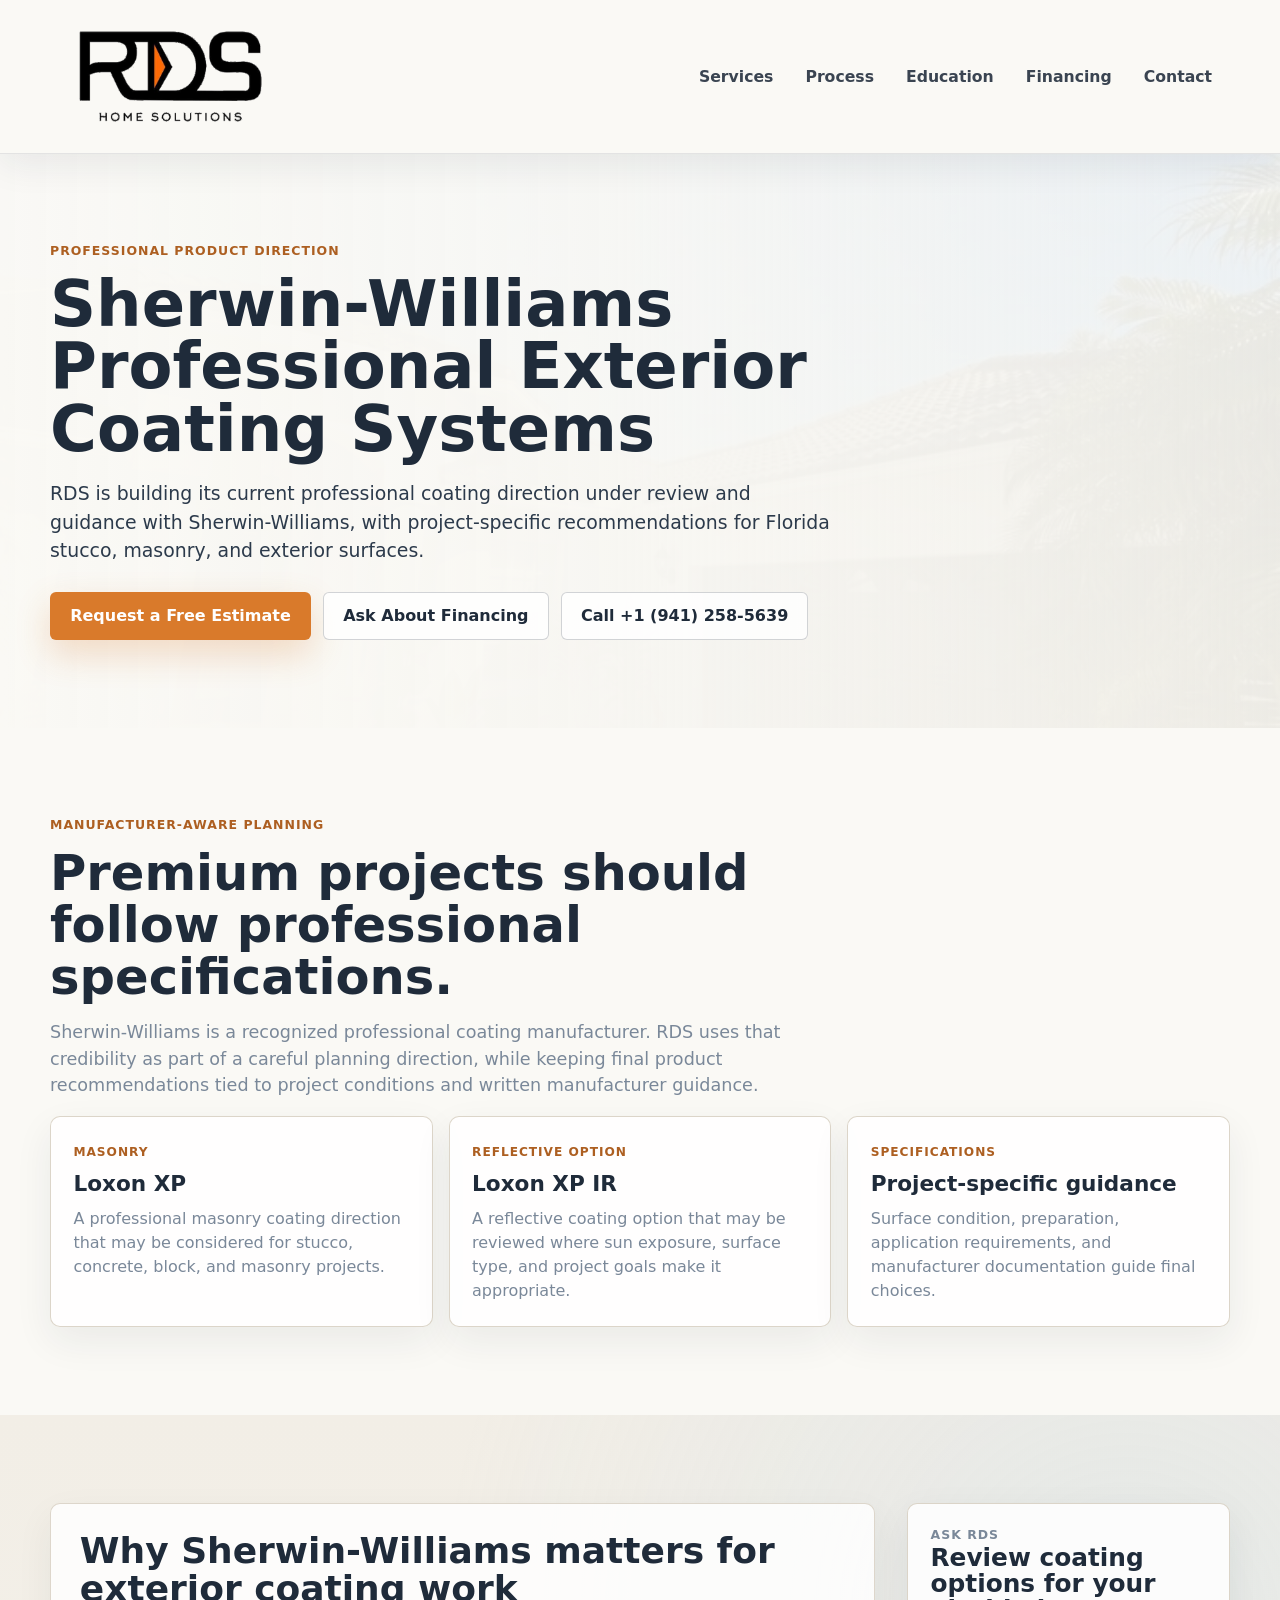
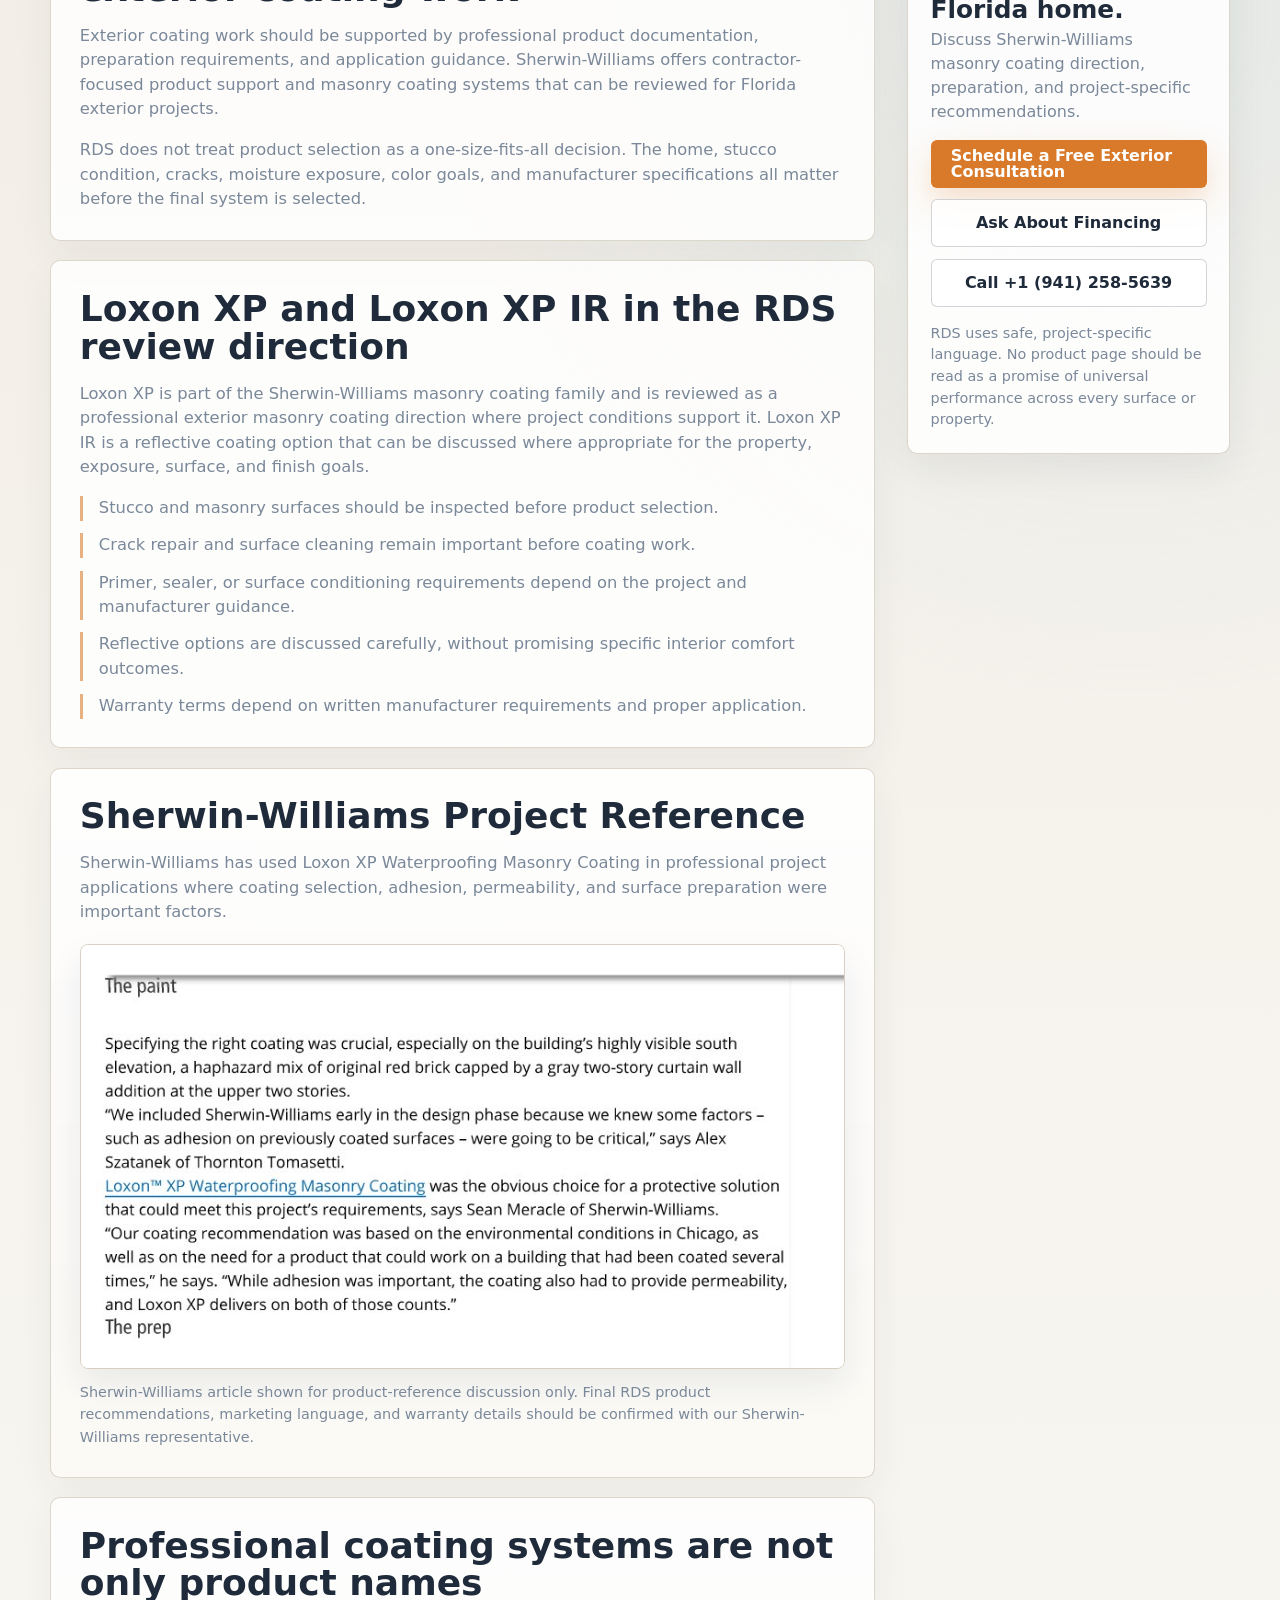
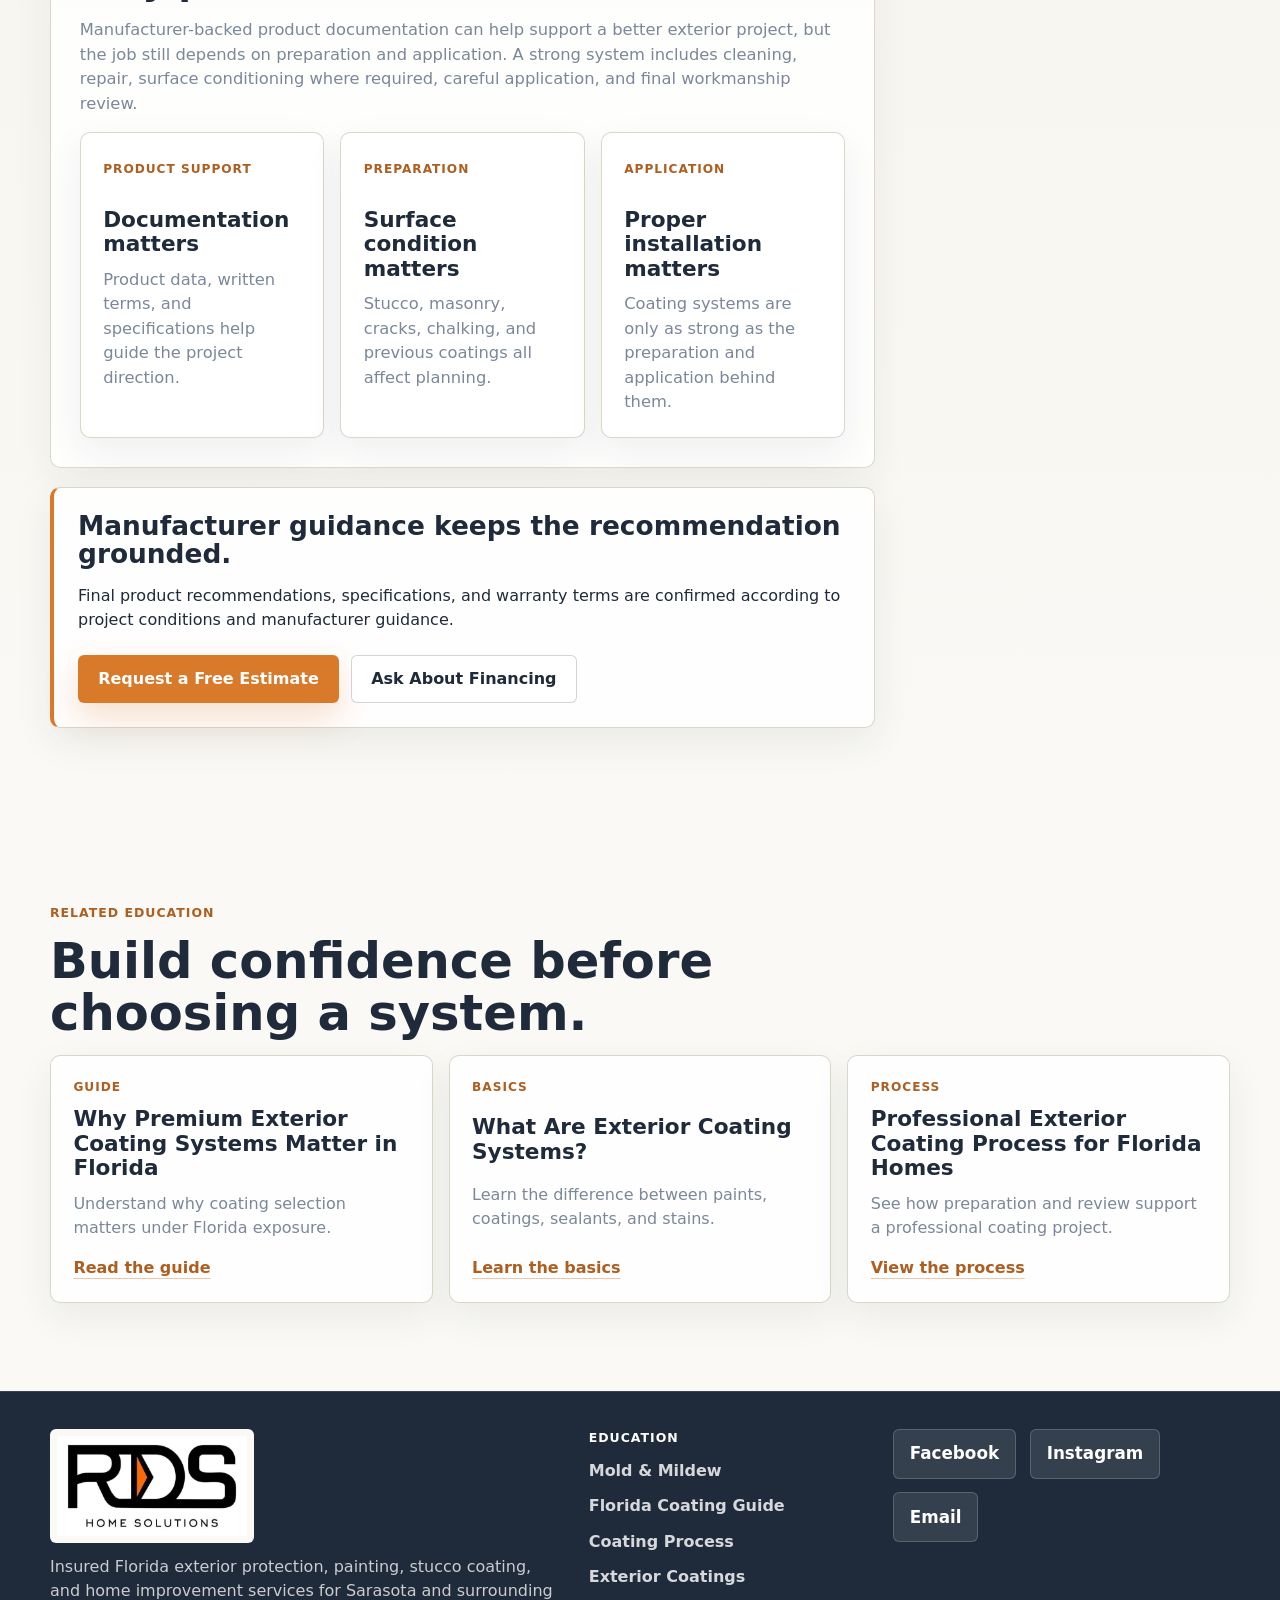
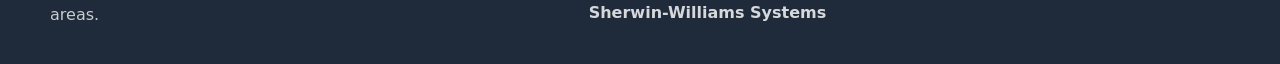
==== commit d79f0b32: "Add Sherwin-Williams project reference" ====
--- a/sherwin-williams-exterior-coating-systems.html
+++ b/sherwin-williams-exterior-coating-systems.html
@@ -116,6 +116,25 @@
               </ul>
             </div>
 
+            <div class="article-block project-reference" id="sherwin-williams-project-reference">
+              <h2>Sherwin-Williams Project Reference</h2>
+              <p>
+                Sherwin-Williams has used Loxon XP Waterproofing Masonry Coating in professional project applications
+                where coating selection, adhesion, permeability, and surface preparation were important factors.
+              </p>
+              <figure class="reference-figure">
+                <img
+                  src="assets/images/sherwin-williams-project-reference.jpg"
+                  alt="Cropped Sherwin-Williams article excerpt discussing Loxon XP Waterproofing Masonry Coating and preparation factors"
+                  loading="lazy"
+                />
+                <figcaption>
+                  Sherwin-Williams article shown for product-reference discussion only. Final RDS product recommendations,
+                  marketing language, and warranty details should be confirmed with our Sherwin-Williams representative.
+                </figcaption>
+              </figure>
+            </div>
+
             <div class="article-block">
               <h2>Professional coating systems are not only product names</h2>
               <p>
--- a/styles.css
+++ b/styles.css
@@ -963,6 +963,32 @@
   font-size: 1.65rem;
 }
 
+.project-reference {
+  background:
+    linear-gradient(180deg, rgba(255, 255, 255, 0.9), rgba(250, 249, 245, 0.92));
+}
+
+.reference-figure {
+  display: grid;
+  gap: 0.75rem;
+  margin: 1.2rem 0 0;
+}
+
+.reference-figure img {
+  display: block;
+  width: 100%;
+  height: auto;
+  border: 1px solid rgba(202, 191, 173, 0.72);
+  border-radius: 8px;
+  box-shadow: 0 16px 34px rgba(31, 43, 58, 0.08);
+}
+
+.reference-figure figcaption {
+  color: var(--muted);
+  font-size: 0.9rem;
+  line-height: 1.55;
+}
+
 .article-aside {
   position: sticky;
   top: 112px;
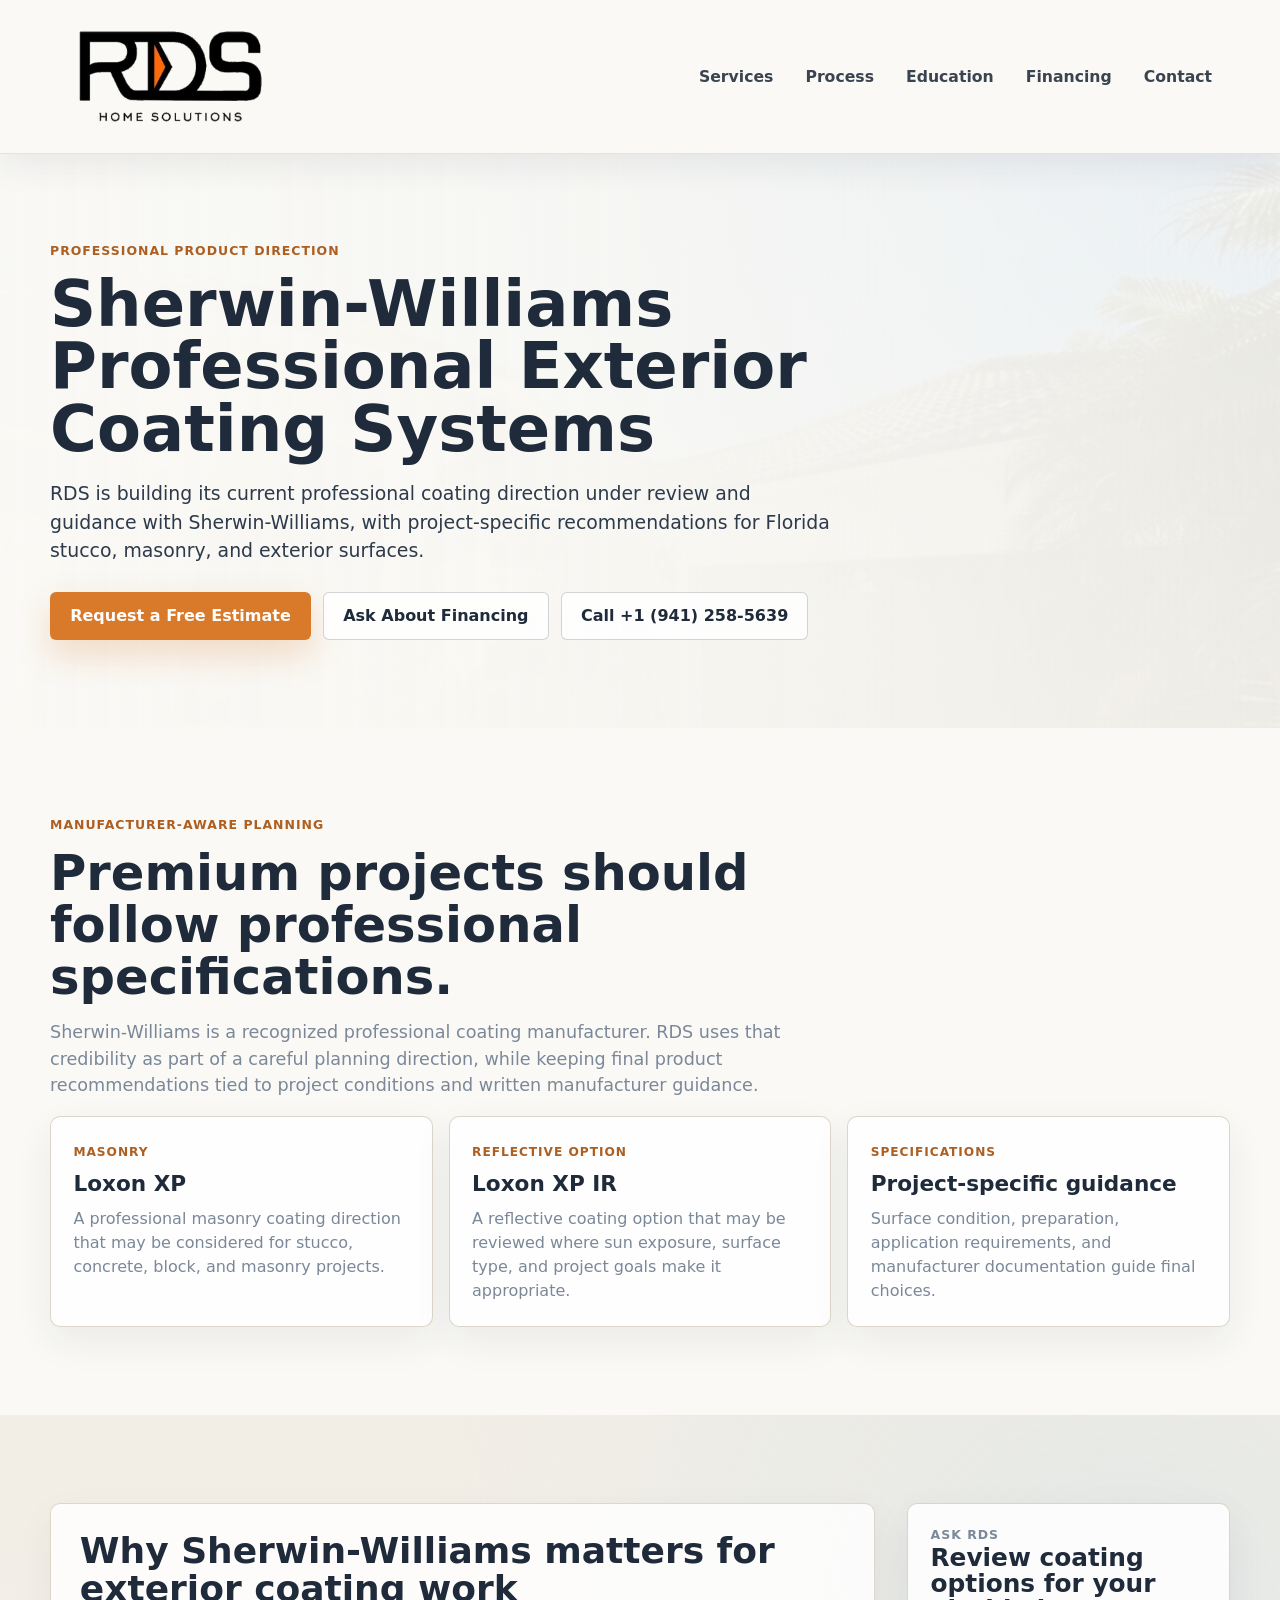
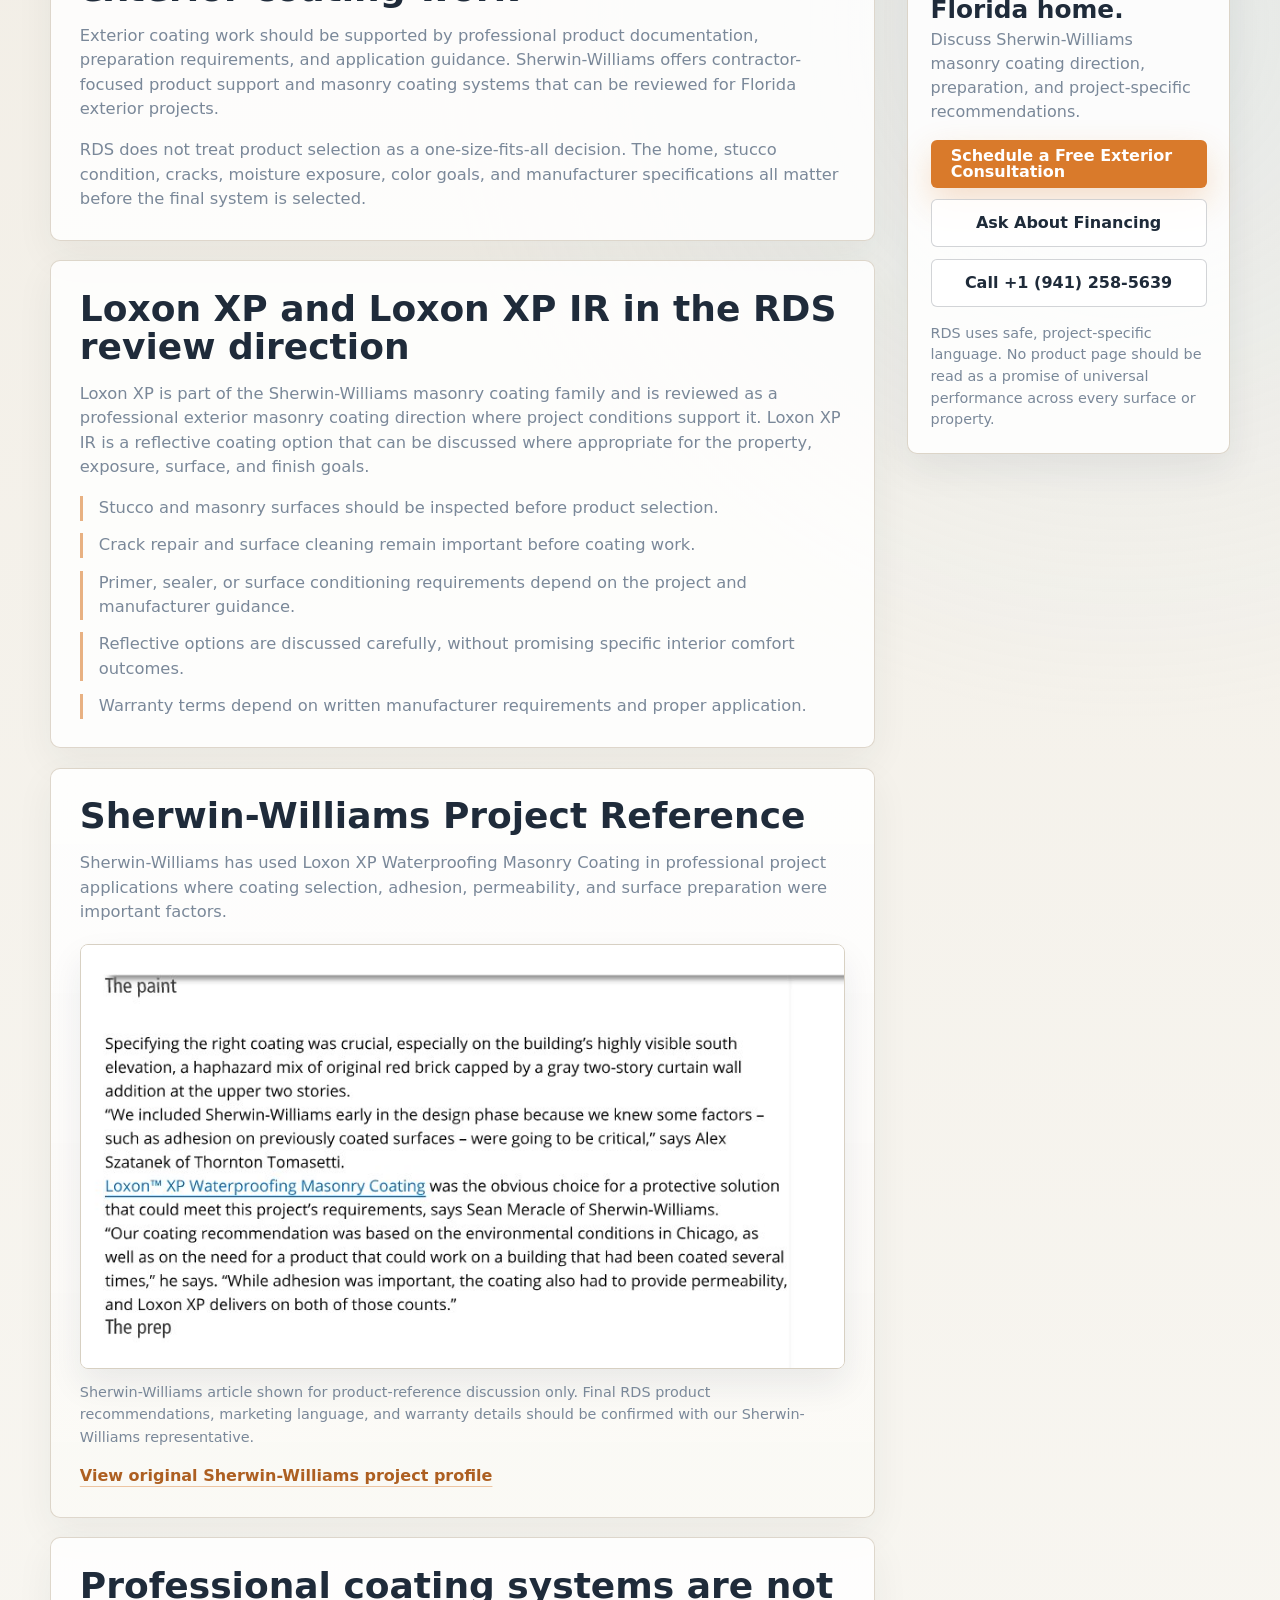
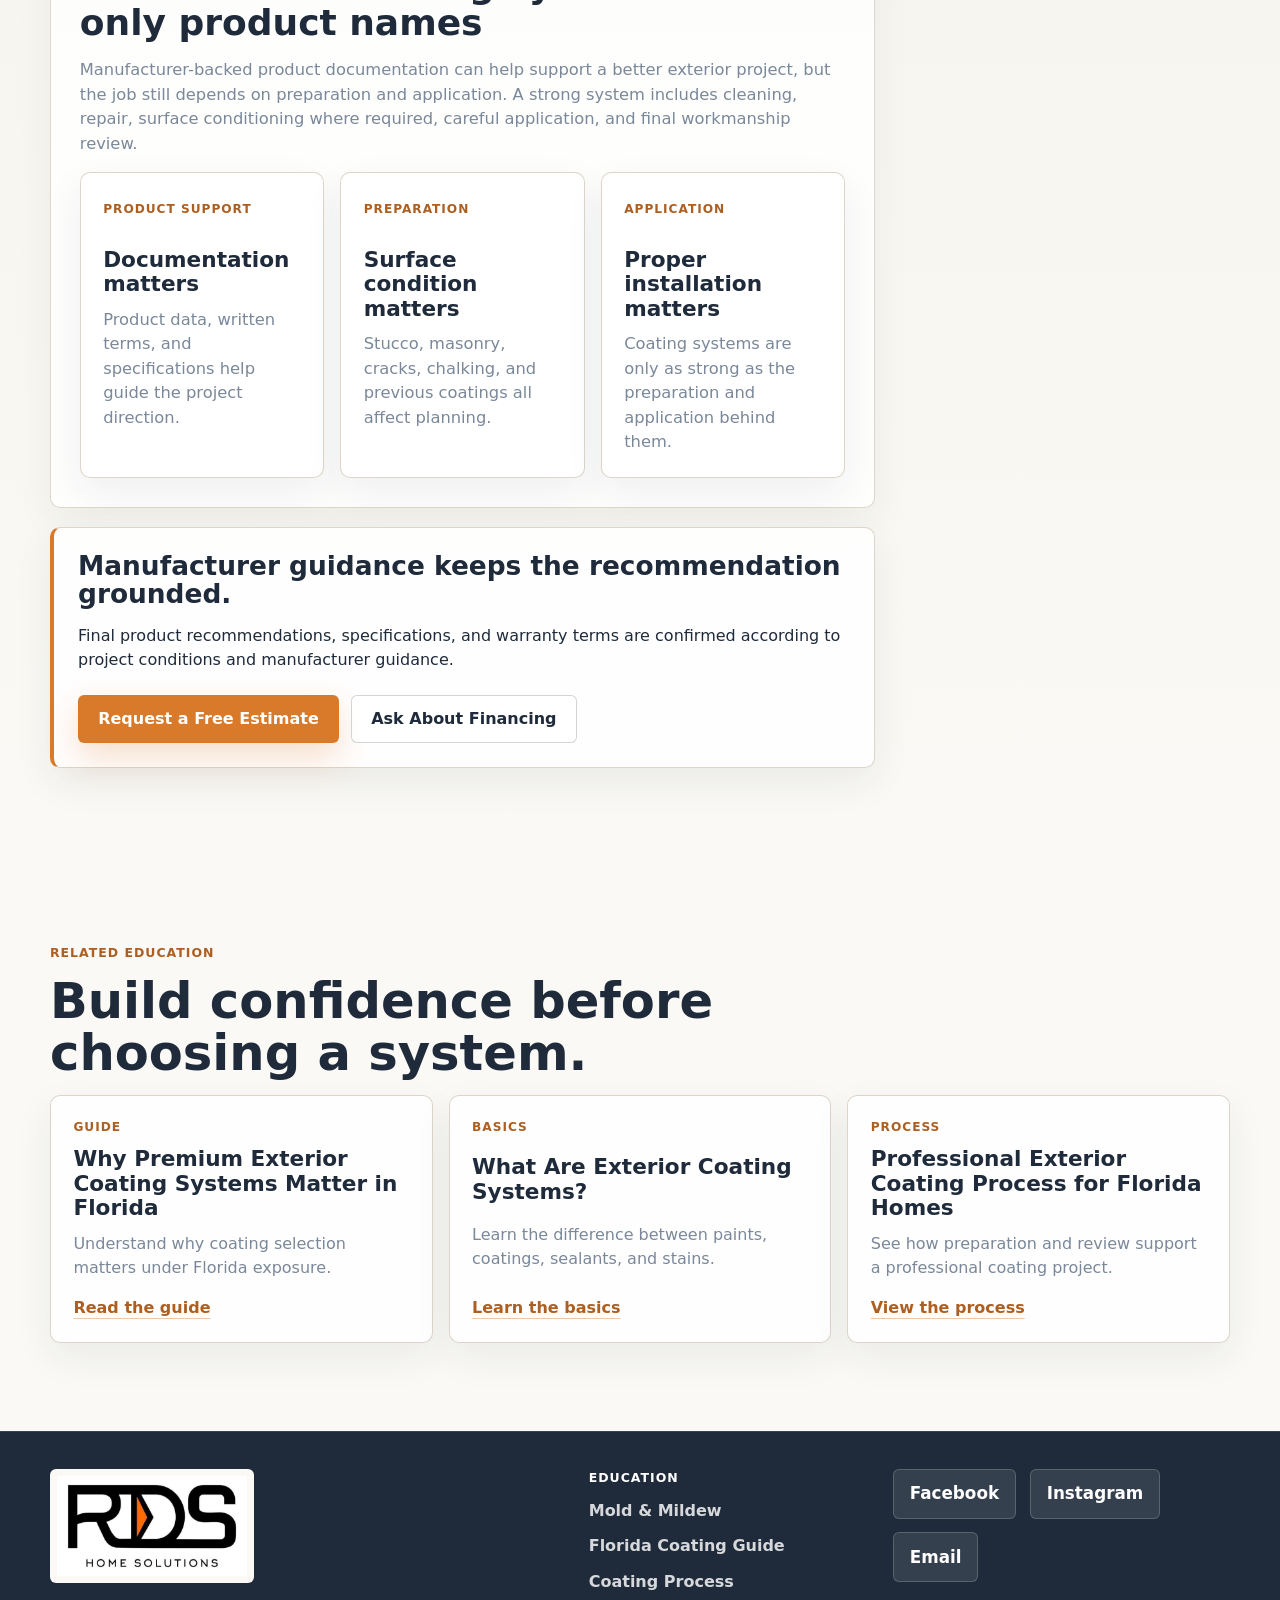
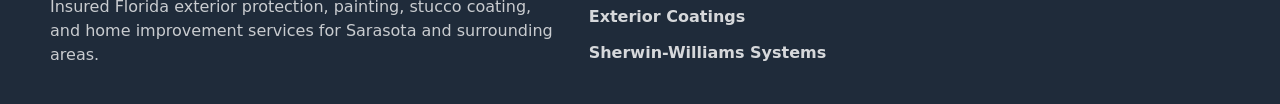
==== commit f835cf63: "Add Sherwin-Williams source link" ====
--- a/sherwin-williams-exterior-coating-systems.html
+++ b/sherwin-williams-exterior-coating-systems.html
@@ -133,6 +133,14 @@
                   marketing language, and warranty details should be confirmed with our Sherwin-Williams representative.
                 </figcaption>
               </figure>
+              <a
+                class="reference-link"
+                href="https://www.sherwin-williams.com/property-facility-managers/facility-solutions/multi-family-communities/project-profiles/sw-article-pro-highway-star"
+                target="_blank"
+                rel="noopener noreferrer"
+              >
+                View original Sherwin-Williams project profile
+              </a>
             </div>
 
             <div class="article-block">
--- a/styles.css
+++ b/styles.css
@@ -989,6 +989,17 @@
   line-height: 1.55;
 }
 
+.reference-link {
+  display: inline-flex;
+  width: fit-content;
+  margin-top: 1rem;
+  color: var(--orange-dark);
+  font-weight: 900;
+  text-decoration: underline;
+  text-decoration-color: rgba(217, 122, 43, 0.42);
+  text-underline-offset: 5px;
+}
+
 .article-aside {
   position: sticky;
   top: 112px;
